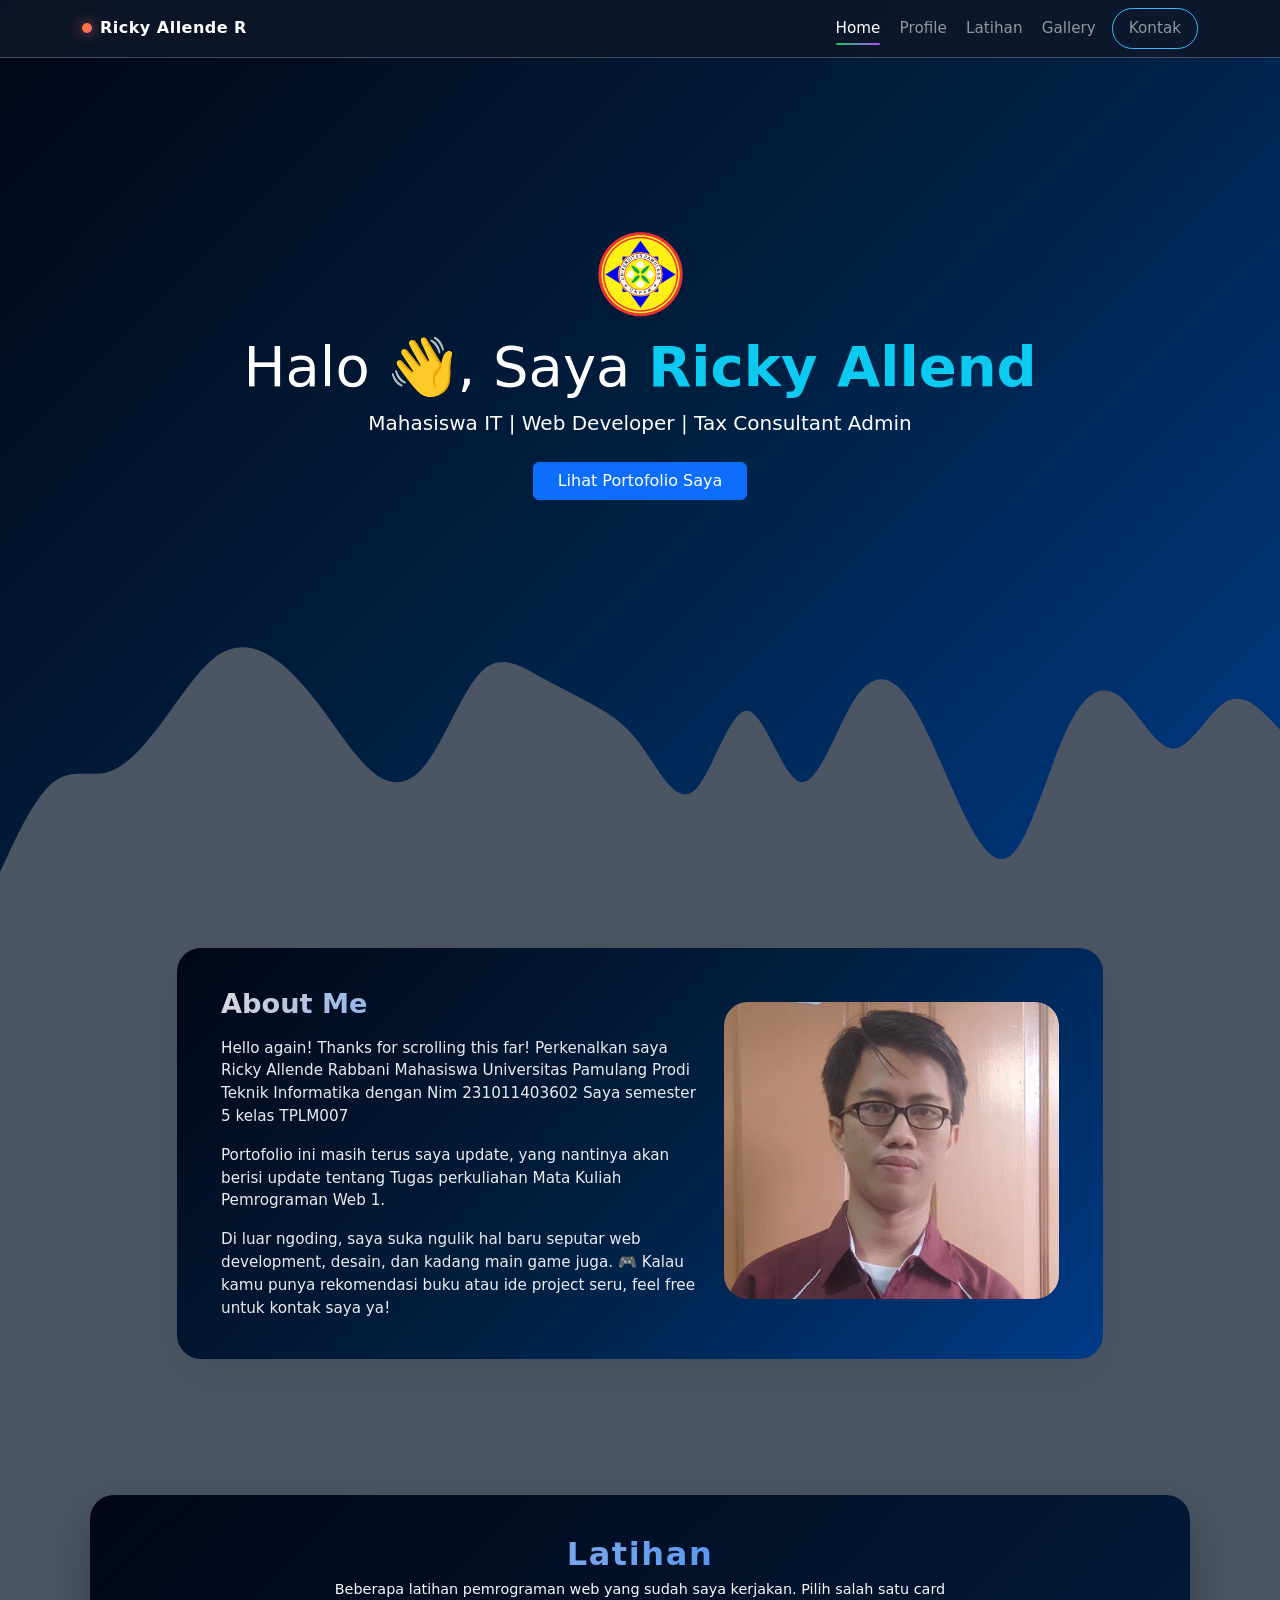
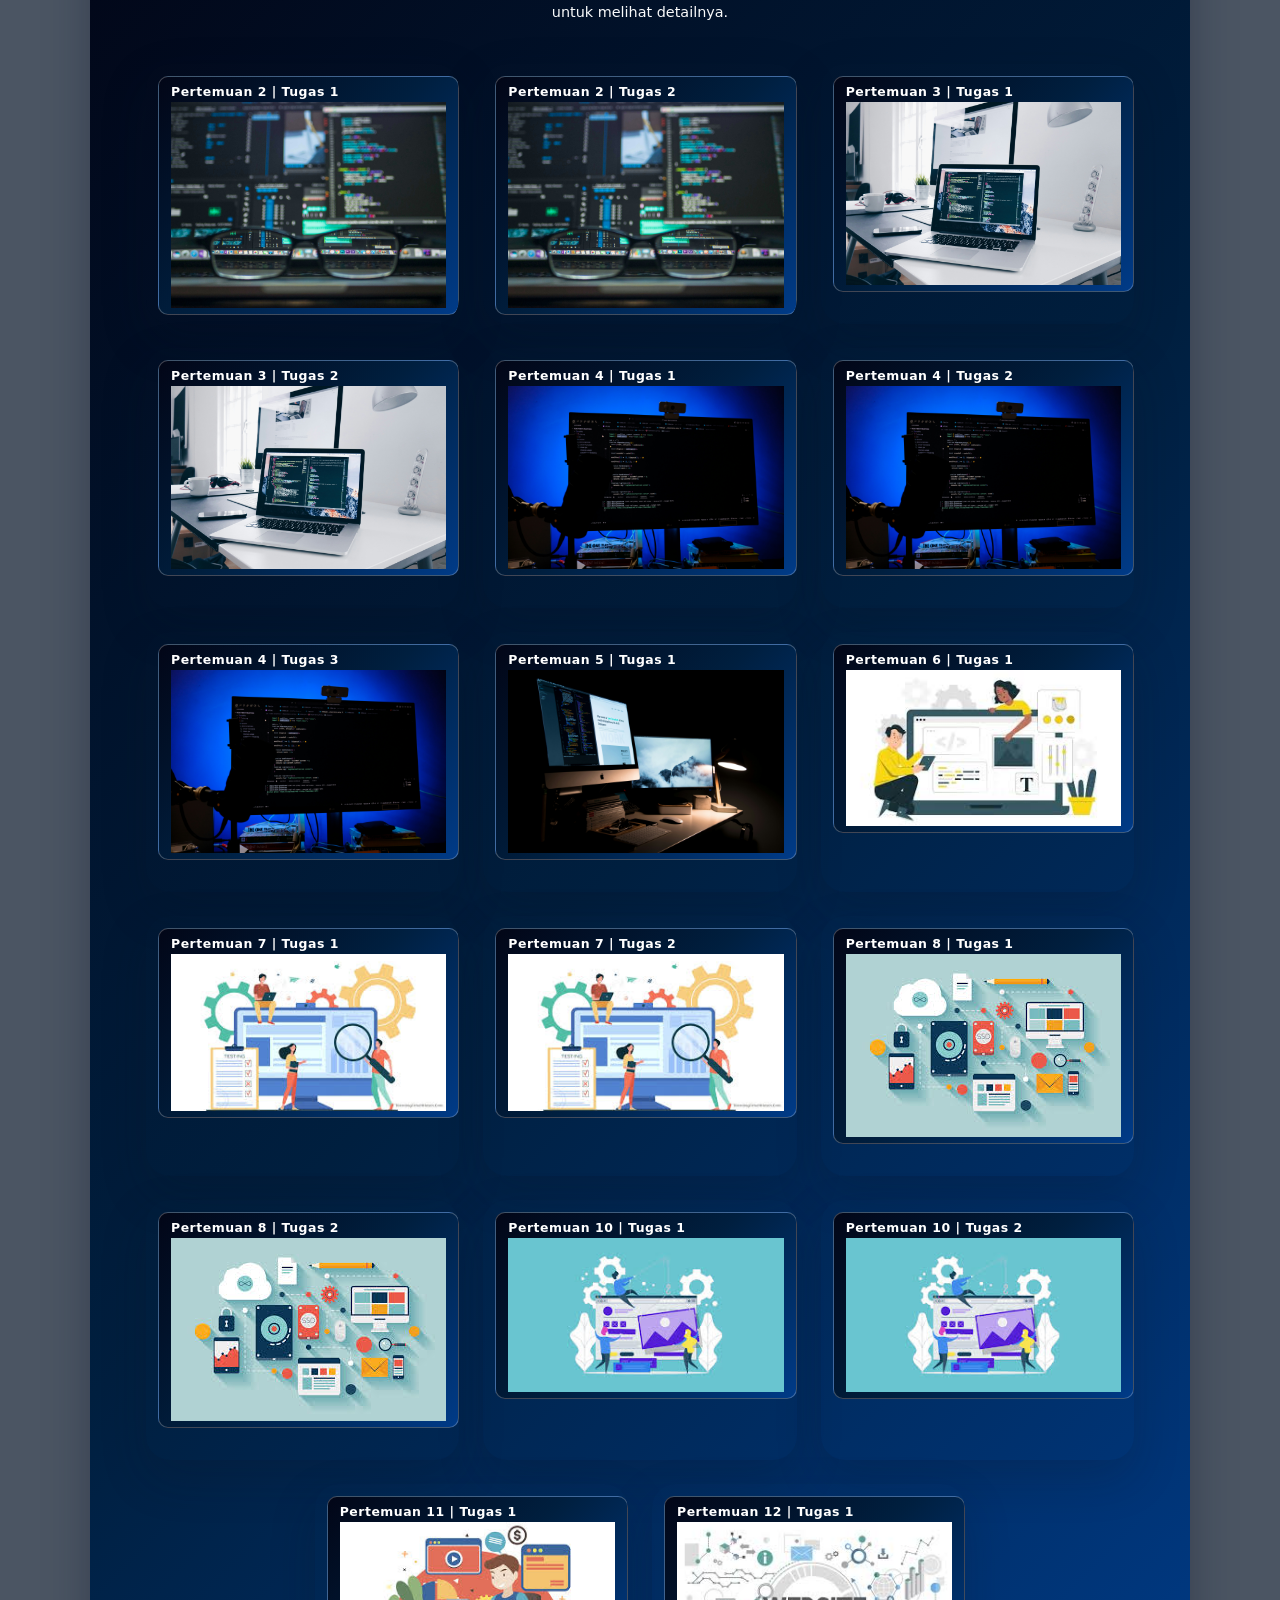
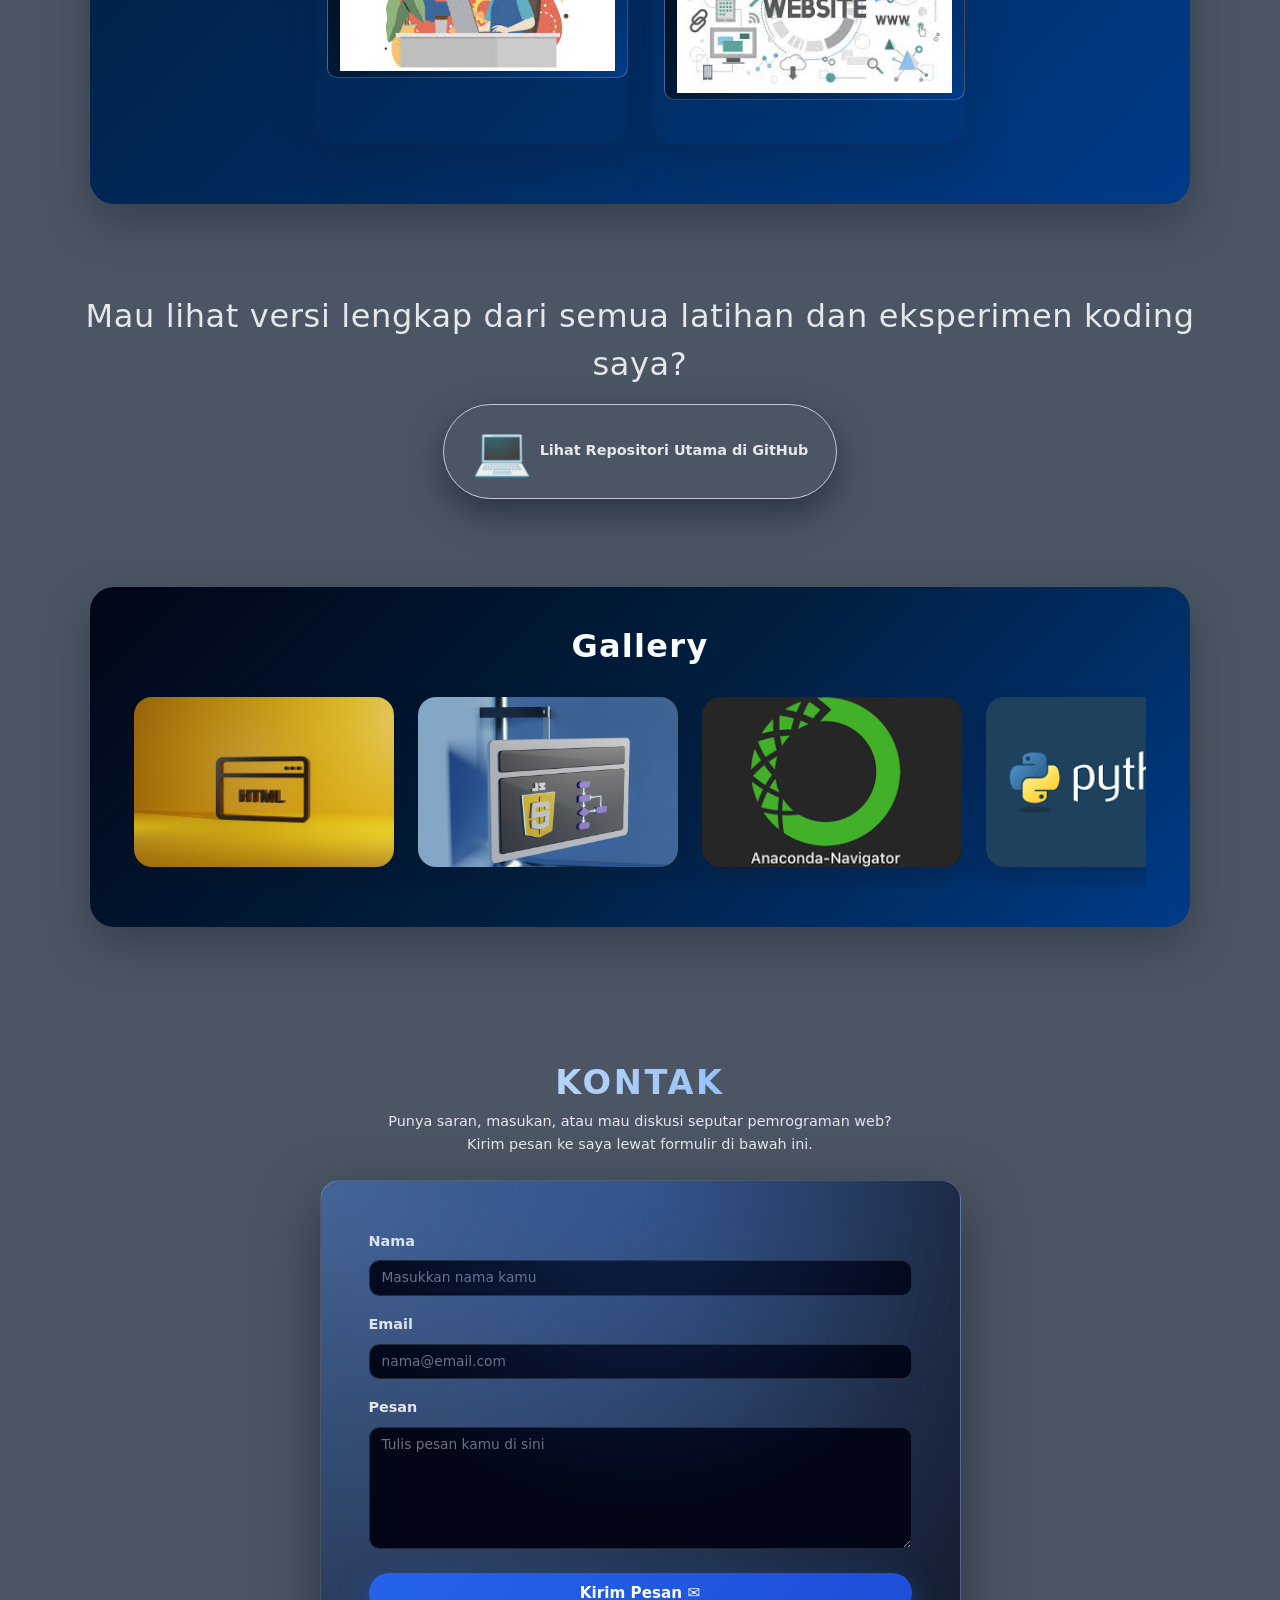
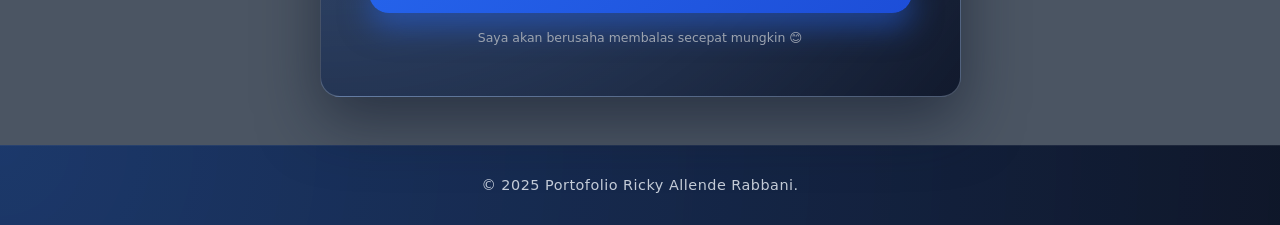
==== index.html @ 0d83406c "Add files via upload" ====
<!DOCTYPE html>
<html lang="en">
  <head>
    <!-- Required meta tags -->
    <meta charset="utf-8" />
    <meta name="viewport" content="width=device-width, initial-scale=1" />

    <!-- Bootstrap CSS -->
    <link href="https://cdn.jsdelivr.net/npm/bootstrap@5.0.2/dist/css/bootstrap.min.css" rel="stylesheet" integrity="sha384-EVSTQN3/azprG1Anm3QDgpJLIm9Nao0Yz1ztcQTwFspd3yD65VohhpuuCOmLASjC" crossorigin="anonymous" />

    <!-- My CSS -->
    <link rel="stylesheet" href="style.css" />

    <title>My Portofolio | Ricky Allende R</title>
  </head>

  <body data-bs-spy="scroll" data-bs-target="#mainNavbar" data-bs-offset="80">
    <!-- Navbar -->
    <nav id="mainNavbar" class="navbar navbar-expand-lg navbar-dark navbar-custom fixed-top shadow-sm">
      <div class="container">
        <a class="navbar-brand fw-bold" href="#home"> <span class="brand-dot me-2"></span>Ricky Allende R </a>

        <button class="navbar-toggler" type="button" data-bs-toggle="collapse" data-bs-target="#navbarNav" aria-controls="navbarNav" aria-expanded="false" aria-label="Toggle navigation">
          <span class="navbar-toggler-icon"></span>
        </button>

        <div class="collapse navbar-collapse" id="navbarNav">
          <ul class="navbar-nav ms-auto align-items-lg-center">
            <li class="nav-item">
              <a class="nav-link active" aria-current="page" href="#home">Home</a>
            </li>
            <li class="nav-item">
              <a class="nav-link" href="#profile">Profile</a>
            </li>
            <li class="nav-item">
              <a class="nav-link" href="#projects">Latihan</a>
            </li>
            <li class="nav-item">
              <a class="nav-link" href="#gallery">Gallery</a>
            </li>
            <li class="nav-item">
              <a class="nav-link btn-contact" href="#kontak">Kontak</a>
            </li>
          </ul>
        </div>
      </div>
    </nav>
    <!-- Akhir Navbar -->

    <!-- Jumbotron -->
    <section id="home" class="jumbotron text-center">
      <img src="img/unpam.png" alt="Logo Saya" width="90" class="mb-3" />
      <h1 class="display-4">Halo 👋, Saya <span class="fw-bold text-info">Ricky Allend</span></h1>
      <p class="lead">Mahasiswa IT | Web Developer | Tax Consultant Admin</p>
      <a href="#profile" class="btn btn-primary px-4 mt-2"> Lihat Portofolio Saya </a>

      <!-- SVG wave -->
      <svg xmlns="http://www.w3.org/2000/svg" viewBox="0 0 1440 320">
        <path
          fill="#4b5563"
          fill-opacity="1"
          d="M0,288L10,266.7C20,245,40,203,60,186.7C80,171,100,181,120,176C140,171,160,149,180,122.7C200,96,220,64,240,48C260,32,280,32,300,42.7C320,53,340,75,360,101.3C380,128,400,160,420,176C440,192,460,192,480,165.3C500,139,520,85,540,64C560,43,580,53,600,64C620,75,640,85,660,96C680,107,700,117,720,144C740,171,760,213,780,197.3C800,181,820,107,840,106.7C860,107,880,181,900,186.7C920,192,940,128,960,96C980,64,1000,64,1020,90.7C1040,117,1060,171,1080,213.3C1100,256,1120,288,1140,266.7C1160,245,1180,171,1200,128C1220,85,1240,75,1260,90.7C1280,107,1300,149,1320,149.3C1340,149,1360,107,1380,96C1400,85,1420,107,1430,117.3L1440,128L1440,320L0,320Z"
        ></path>
      </svg>
    </section>
    <!-- Akhir Jumbotron -->

    <!-- Profile -->
    <section id="profile" class="profile-section py-5">
      <div class="container">
        <div class="row justify-content-center">
          <div class="col-lg-10">
            <div class="profile-card">
              <div class="row align-items-center g-4">
                <!-- Teks kiri -->
                <div class="col-md-7">
                  <h2 class="profile-title">About Me <span class="profile-icon"></span></h2>
                  <p class="mb-3">Hello again! Thanks for scrolling this far! Perkenalkan saya Ricky Allende Rabbani Mahasiswa Universitas Pamulang Prodi Teknik Informatika dengan Nim 231011403602 Saya semester 5 kelas TPLM007</p>
                  <p class="mb-3">Portofolio ini masih terus saya update, yang nantinya akan berisi update tentang Tugas perkuliahan Mata Kuliah Pemrograman Web 1.</p>
                  <p class="mb-0">Di luar ngoding, saya suka ngulik hal baru seputar web development, desain, dan kadang main game juga. 🎮 Kalau kamu punya rekomendasi buku atau ide project seru, feel free untuk kontak saya ya!</p>
                </div>

                <!-- Foto kanan -->
                <div class="col-md-5 text-center text-md-end">
                  <div class="profile-photo-wrapper">
                    <img src="img/ricky.jpeg" alt="Ricky Allende Rabbani" class="img-fluid profile-photo" />
                  </div>
                </div>
              </div>
            </div>
          </div>
        </div>
      </div>
    </section>
    <!-- Akhir Profile -->

    <!-- Project / Latihan -->
    <section id="projects" class="projects-section">
      <div class="section-card-wrapper">
        <div class="section-card">
          <div class="text-center mb-4">
            <h2 class="section-title mb-1">Latihan</h2>
            <p class="section-subtext">Beberapa latihan pemrograman web yang sudah saya kerjakan. Pilih salah satu card untuk melihat detailnya.</p>
          </div>

          <!-- wrapper scroll horizontal -->
          <div class="projects-scroll-wrapper">
            <div class="projects-track">
              <!-- Card 2.1 -->
              <article class="project-card">
                <div class="project-label">
                  Pertemuan 2 | Tugas 1
                  <img src="img/p1.jpg" alt="Pertemuan 2 | Tugas 1" class="project-image" />
                  <div class="project-overlay">
                    <div class="project-overlay-content">
                      <h3 class="project-title">Pertemuan 2 | Tugas 1</h3>
                      <p class="project-desc">Basic Tag HTML, Struktur HMTL dan Format dokumen HTML.</p>
                      <div class="project-tags">
                        <span class="tag-pill">title</span>
                        <span class="tag-pill">head</span>
                        <span class="tag-pill">body</span>
                      </div>
                      <div class="project-actions">
                        <a href="PERTEMUAN 2/latihan 2-1.html" class="btn btn-live" target="_blank" rel="noopener noreferrer">VIEW LIVE</a>
                      </div>
                    </div>
                  </div>
                </div>
              </article>
              <!-- Card 2.2 -->
              <article class="project-card">
                <div class="project-label">
                  Pertemuan 2 | Tugas 2
                  <img src="img/p1.jpg" alt="Pertemuan 2 | Tugas 1" class="project-image" />
                  <div class="project-overlay">
                    <div class="project-overlay-content">
                      <h3 class="project-title">Pertemuan 2 | Tugas 2</h3>
                      <p class="project-desc">Basic Tag HTML, Struktur HMTL dan Format dokumen HTML.</p>
                      <div class="project-tags">
                        <span class="tag-pill">title</span>
                        <span class="tag-pill">head</span>
                        <span class="tag-pill">body</span>
                      </div>
                      <div class="project-actions">
                        <a href="PERTEMUAN 2/latihan 2-2.html" class="btn btn-live" target="_blank" rel="noopener noreferrer">VIEW LIVE</a>
                      </div>
                    </div>
                  </div>
                </div>
              </article>
              <!-- Card 3.1 -->
              <article class="project-card">
                <div class="project-label">
                  Pertemuan 3 | Tugas 1
                  <img src="img/p2.jpg" alt="Pertemuan 3 | Tugas 1" class="project-image" />
                  <div class="project-overlay">
                    <div class="project-overlay-content">
                      <h3 class="project-title">Pertemuan 2 | Tugas 2</h3>
                      <p class="project-desc">Format teks dan Karakter Khusus.</p>
                      <div class="project-tags">
                        <span class="tag-pill">font</span>
                        <span class="tag-pill">size</span>
                        <span class="tag-pill">br</span>
                      </div>
                      <div class="project-actions">
                        <a href="PERTEMUAN 3/Latihan 3-1.html" class="btn btn-live" target="_blank" rel="noopener noreferrer">VIEW LIVE</a>
                      </div>
                    </div>
                  </div>
                </div>
              </article>
              <!-- Card 3.2 -->
              <article class="project-card">
                <div class="project-label">
                  Pertemuan 3 | Tugas 2
                  <img src="img/p2.jpg" alt="Pertemuan 3 | Tugas 2" class="project-image" />
                  <div class="project-overlay">
                    <div class="project-overlay-content">
                      <h3 class="project-title">Pertemuan 3 | Tugas 2</h3>
                      <p class="project-desc">Format teks dan Karakter Khusus.</p>
                      <div class="project-tags">
                        <span class="tag-pill">bold</span>
                        <span class="tag-pill">italic</span>
                        <span class="tag-pill">Character</span>
                      </div>
                      <div class="project-actions">
                        <a href="PERTEMUAN 3/Latihan 3-2.html" class="btn btn-live" target="_blank" rel="noopener noreferrer">VIEW LIVE</a>
                      </div>
                    </div>
                  </div>
                </div>
              </article>
              <!-- Card 4.1 -->
              <article class="project-card">
                <div class="project-label">
                  Pertemuan 4 | Tugas 1
                  <img src="img/p3.jpg" alt="Pertemuan 4 | Tugas 1" class="project-image" />
                  <div class="project-overlay">
                    <div class="project-overlay-content">
                      <h3 class="project-title">Pertemuan 4 | Tugas 1</h3>
                      <p class="project-desc">Menampilkan Gambar, Suara dan video.</p>
                      <div class="project-tags">
                        <span class="tag-pill">src</span>
                        <span class="tag-pill">img</span>
                        <span class="tag-pill">map</span>
                      </div>
                      <div class="project-actions">
                        <a href="PERTEMUAN 4/latihan 4-1.html" class="btn btn-live" target="_blank" rel="noopener noreferrer">VIEW LIVE</a>
                      </div>
                    </div>
                  </div>
                </div>
              </article>
              <!-- Card 4.2 -->
              <article class="project-card">
                <div class="project-label">
                  Pertemuan 4 | Tugas 2
                  <img src="img/p3.jpg" alt="Pertemuan 4 | Tugas 2" class="project-image" />
                  <div class="project-overlay">
                    <div class="project-overlay-content">
                      <h3 class="project-title">Pertemuan 4 | Tugas 2</h3>
                      <p class="project-desc">Menampilkan Gambar, Suara dan video.</p>
                      <div class="project-tags">
                        <span class="tag-pill">bgsound</span>
                        <span class="tag-pill">loop</span>
                        <span class="tag-pill">Volume</span>
                      </div>
                      <div class="project-actions">
                        <a href="PERTEMUAN 4/latihan 4-2.html" class="btn btn-live" target="_blank" rel="noopener noreferrer">VIEW LIVE</a>
                      </div>
                    </div>
                  </div>
                </div>
              </article>
              <!-- Card 4.3 -->
              <article class="project-card">
                <div class="project-label">
                  Pertemuan 4 | Tugas 3
                  <img src="img/p3.jpg" alt="Pertemuan 4 | Tugas 3" class="project-image" />
                  <div class="project-overlay">
                    <div class="project-overlay-content">
                      <h3 class="project-title">Pertemuan 4 | Tugas 3</h3>
                      <p class="project-desc">Menampilkan Gambar, Suara dan video.</p>
                      <div class="project-tags">
                        <span class="tag-pill">embed</span>
                        <span class="tag-pill">video</span>
                        <span class="tag-pill">Content</span>
                      </div>
                      <div class="project-actions">
                        <a href="PERTEMUAN 4/latihan 4-3.html" class="btn btn-live" target="_blank" rel="noopener noreferrer">VIEW LIVE</a>
                      </div>
                    </div>
                  </div>
                </div>
              </article>
              <!-- Card 5.1 -->
              <article class="project-card">
                <div class="project-label">
                  Pertemuan 5 | Tugas 1
                  <img src="img/p4.jpg" alt="Pertemuan 5 | Tugas 1" class="project-image" />
                  <div class="project-overlay">
                    <div class="project-overlay-content">
                      <h3 class="project-title">Pertemuan 5 | Tugas 1</h3>
                      <p class="project-desc">HYPERLINK.</p>
                      <div class="project-tags">
                        <span class="tag-pill">home</span>
                        <span class="tag-pill">profile</span>
                        <span class="tag-pill">kontak</span>
                      </div>
                      <div class="project-actions">
                        <a href="PERTEMUAN 5/latihan 5-1.html" class="btn btn-live" target="_blank" rel="noopener noreferrer">VIEW LIVE</a>
                      </div>
                    </div>
                  </div>
                </div>
              </article>
              <!-- Card 6.1 -->
              <article class="project-card">
                <div class="project-label">
                  Pertemuan 6 | Tugas 1
                  <img src="img/p5.jpg" alt="Pertemuan 6 | Tugas 1" class="project-image" />
                  <div class="project-overlay">
                    <div class="project-overlay-content">
                      <h3 class="project-title">Pertemuan 5 | Tugas 1</h3>
                      <p class="project-desc">Bullets Numbering dan List.</p>
                      <div class="project-tags">
                        <span class="tag-pill">li</span>
                        <span class="tag-pill">ul</span>
                        <span class="tag-pill">dl</span>
                      </div>
                      <div class="project-actions">
                        <a href="PERTEMUAN 6/latihan 6-1.html" class="btn btn-live" target="_blank" rel="noopener noreferrer">VIEW LIVE</a>
                      </div>
                    </div>
                  </div>
                </div>
              </article>
              <!-- Card 7.1 -->
              <article class="project-card">
                <div class="project-label">
                  Pertemuan 7 | Tugas 1
                  <img src="img/p6.jpg" alt="Pertemuan 7 | Tugas 1" class="project-image" />
                  <div class="project-overlay">
                    <div class="project-overlay-content">
                      <h3 class="project-title">Pertemuan 7 | Tugas 1</h3>
                      <p class="project-desc">Pembuatan Tabel.</p>
                      <div class="project-tags">
                        <span class="tag-pill">tr</span>
                        <span class="tag-pill">th</span>
                        <span class="tag-pill">td</span>
                      </div>
                      <div class="project-actions">
                        <a href="PERTEMUAN 7/latihan 7-1.html" class="btn btn-live" target="_blank" rel="noopener noreferrer">VIEW LIVE</a>
                      </div>
                    </div>
                  </div>
                </div>
              </article>
              <!-- Card 7.2 -->
              <article class="project-card">
                <div class="project-label">
                  Pertemuan 7 | Tugas 2
                  <img src="img/p6.jpg" alt="Pertemuan 7 | Tugas 2" class="project-image" />
                  <div class="project-overlay">
                    <div class="project-overlay-content">
                      <h3 class="project-title">Pertemuan 7 | Tugas 2</h3>
                      <p class="project-desc">Pembuatan Tabel.</p>
                      <div class="project-tags">
                        <span class="tag-pill">Width</span>
                        <span class="tag-pill">table borde</span>
                        <span class="tag-pill">cellspacing</span>
                      </div>
                      <div class="project-actions">
                        <a href="PERTEMUAN 7/latihan 7-2.html" class="btn btn-live" target="_blank" rel="noopener noreferrer">VIEW LIVE</a>
                      </div>
                    </div>
                  </div>
                </div>
              </article>
              <!-- Card 8.1 -->
              <article class="project-card">
                <div class="project-label">
                  Pertemuan 8 | Tugas 1
                  <img src="img/p7.jpg" alt="Pertemuan 8 | Tugas 1" class="project-image" />
                  <div class="project-overlay">
                    <div class="project-overlay-content">
                      <h3 class="project-title">Pertemuan 8 | Tugas 1</h3>
                      <p class="project-desc">Pembuatan Form.</p>
                      <div class="project-tags">
                        <span class="tag-pill">radio</span>
                        <span class="tag-pill">checkbox</span>
                        <span class="tag-pill">list</span>
                      </div>
                      <div class="project-actions">
                        <a href="PERTEMUAN 8/latihan 8-1.html" class="btn btn-live" target="_blank" rel="noopener noreferrer">VIEW LIVE</a>
                      </div>
                    </div>
                  </div>
                </div>
              </article>
              <!-- Card 8.2 -->
              <article class="project-card">
                <div class="project-label">
                  Pertemuan 8 | Tugas 2
                  <img src="img/p7.jpg" alt="Pertemuan 8 | Tugas 2" class="project-image" />
                  <div class="project-overlay">
                    <div class="project-overlay-content">
                      <h3 class="project-title">Pertemuan 8 | Tugas 2</h3>
                      <p class="project-desc">Pembuatan Form.</p>
                      <div class="project-tags">
                        <span class="tag-pill">option value</span>
                        <span class="tag-pill">select</span>
                        <span class="tag-pill">input type</span>
                      </div>
                      <div class="project-actions">
                        <a href="PERTEMUAN 8/latihan 8-2.html" class="btn btn-live" target="_blank" rel="noopener noreferrer">VIEW LIVE</a>
                      </div>
                    </div>
                  </div>
                </div>
              </article>
              <!-- Card 10.1 -->
              <article class="project-card">
                <div class="project-label">
                  Pertemuan 10 | Tugas 1
                  <img src="img/p8.jpg" alt="Pertemuan 10 | Tugas 1" class="project-image" />
                  <div class="project-overlay">
                    <div class="project-overlay-content">
                      <h3 class="project-title">Pertemuan 10 | Tugas 1</h3>
                      <p class="project-desc">Cascading Style Sheet (CSS).</p>
                      <div class="project-tags">
                        <span class="tag-pill">font</span>
                        <span class="tag-pill">align</span>
                        <span class="tag-pill">margin</span>
                      </div>
                      <div class="project-actions">
                        <a href="PERTEMUAN 10/latihan 10-1.html" class="btn btn-live" target="_blank" rel="noopener noreferrer">VIEW LIVE</a>
                      </div>
                    </div>
                  </div>
                </div>
              </article>
              <!-- Card 10.2 -->
              <article class="project-card">
                <div class="project-label">
                  Pertemuan 10 | Tugas 2
                  <img src="img/p8.jpg" alt="Pertemuan 10 | Tugas 2" class="project-image" />
                  <div class="project-overlay">
                    <div class="project-overlay-content">
                      <h3 class="project-title">Pertemuan 10 | Tugas 2</h3>
                      <p class="project-desc">Cascading Style Sheet (CSS).</p>
                      <div class="project-tags">
                        <span class="tag-pill">font</span>
                        <span class="tag-pill">size</span>
                        <span class="tag-pill">family</span>
                      </div>
                      <div class="project-actions">
                        <a href="PERTEMUAN 10/latihan 10-2.html" class="btn btn-live" target="_blank" rel="noopener noreferrer">VIEW LIVE</a>
                      </div>
                    </div>
                  </div>
                </div>
              </article>
              <!-- Card 11.1 -->
              <article class="project-card">
                <div class="project-label">
                  Pertemuan 11 | Tugas 1
                  <img src="img/p9.jpg" alt="Pertemuan 11 | Tugas 1" class="project-image" />
                  <div class="project-overlay">
                    <div class="project-overlay-content">
                      <h3 class="project-title">Pertemuan 11 | Tugas 1</h3>
                      <p class="project-desc">Pembuatan kerangka Web.</p>
                      <div class="project-tags">
                        <span class="tag-pill">div</span>
                        <span class="tag-pill">footer</span>
                        <span class="tag-pill">wrapper</span>
                      </div>
                      <div class="project-actions">
                        <a href="PERTEMUAN 11/latihan 11-1.html" class="btn btn-live" target="_blank" rel="noopener noreferrer">VIEW LIVE</a>
                      </div>
                    </div>
                  </div>
                </div>
              </article>
              <!-- Card 12.1 -->
              <article class="project-card">
                <div class="project-label">
                  Pertemuan 12 | Tugas 1
                  <img src="img/p10.jpg" alt="Pertemuan 12 | Tugas 1" class="project-image" />
                  <div class="project-overlay">
                    <div class="project-overlay-content">
                      <h3 class="project-title">Pertemuan 12 | Tugas 1</h3>
                      <p class="project-desc">Pembuatan Web Sederhana.</p>
                      <div class="project-tags">
                        <span class="tag-pill">sidebar</span>
                        <span class="tag-pill">inner</span>
                        <span class="tag-pill">href</span>
                      </div>
                      <div class="project-actions">
                        <a href="PERTEMUAN 12/latihan 12-1.html" class="btn btn-live" target="_blank" rel="noopener noreferrer">VIEW LIVE</a>
                      </div>
                    </div>
                  </div>
                </div>
              </article>
            </div>
          </div>
        </div>
      </div>
    </section>
    <!-- Akhir Project -->

    <!-- Link ke repositori GitHub utama -->
    <section class="repo-section">
      <div class="container text-center">
        <p class="repo-text mb-3">Mau lihat versi lengkap dari semua latihan dan eksperimen koding saya?</p>
        <a href="https://github.com/allendericky26/TUGAS-PEMROGRAMA-WEB-I.git" class="btn repo-btn d-inline-flex align-items-center gap-2" target="_blank" rel="noopener noreferrer">
          <!-- ikon kecil pakai emoji / bisa diganti SVG -->
          <span class="repo-icon">💻</span>
          <span>Lihat Repositori Utama di GitHub</span>
        </a>
      </div>
    </section>

    <!-- Gallery -->
    <section id="gallery" class="gallery-section">
      <div class="section-card-wrapper">
        <div class="section-card">
          <div class="text-center mb-4">
            <h2 class="section-title">Gallery</h2>
          </div>

          <div class="gallery-scroll-wrapper">
            <div class="gallery-track">
              <div class="gallery-item">
                <img src="img/foto1.jpg" alt="Foto 1" />
              </div>
              <div class="gallery-item">
                <img src="img/foto2.jpg" alt="Foto 2" />
              </div>
              <div class="gallery-item">
                <img src="img/foto3.png" alt="Foto 3" />
              </div>
              <div class="gallery-item">
                <img src="img/foto4.png" alt="Foto 3" />
              </div>
            </div>
          </div>
        </div>
      </div>
    </section>

    <!-- Akhir Gallery -->

    <!-- Kontak -->
    <section id="kontak" class="contact-section py-5">
      <div class="container">
        <!-- Judul -->
        <div class="row justify-content-center text-center mb-4">
          <div class="col-lg-8">
            <h2 class="contact-title">Kontak</h2>
            <p class="contact-subtitle">Punya saran, masukan, atau mau diskusi seputar pemrograman web? Kirim pesan ke saya lewat formulir di bawah ini.</p>
          </div>
        </div>

        <!-- Card Form -->
        <div class="row justify-content-center">
          <div class="col-lg-7">
            <div class="contact-card p-4 p-md-5">
              <form id="contact-form" novalidate>
                <div class="mb-3">
                  <label for="nama" class="form-label contact-label">Nama</label>
                  <input type="text" class="form-control contact-input" id="nama" placeholder="Masukkan nama kamu" required />
                </div>

                <div class="mb-3">
                  <label for="email" class="form-label contact-label">Email</label>
                  <input type="email" class="form-control contact-input" id="email" placeholder="nama@email.com" required />
                </div>

                <div class="mb-4">
                  <label for="pesan" class="form-label contact-label">Pesan</label>
                  <textarea class="form-control contact-input contact-textarea" id="pesan" rows="5" placeholder="Tulis pesan kamu di sini" required></textarea>
                </div>

                <button type="submit" class="btn contact-submit-btn w-100">Kirim Pesan ✉️</button>

                <p class="contact-footnote mt-3 mb-0">Saya akan berusaha membalas secepat mungkin 😊</p>
              </form>
            </div>
          </div>
        </div>
      </div>
    </section>
    <!-- Akhir Kontak -->

    <!-- FOOTER -->
    <footer class="footer-section">
      <p>© 2025 Portofolio Ricky Allende Rabbani.</p>
    </footer>

    <!-- Bootstrap JS -->
    <script src="https://cdn.jsdelivr.net/npm/bootstrap@5.0.2/dist/js/bootstrap.bundle.min.js" integrity="sha384-MrcW6ZMFYlzcLA8Nl+NtUVF0sA7MsXsP1UyJoMp4YLEuNSfAP+JcXn/tWtIaxVXM" crossorigin="anonymous"></script>

    <!-- Smooth scroll -->
    <script>
      document.querySelectorAll('a[href^="#"]').forEach((anchor) => {
        anchor.addEventListener("click", function (e) {
          const target = document.querySelector(this.getAttribute("href"));
          if (target) {
            e.preventDefault();
            window.scrollTo({
              top: target.offsetTop - 70,
              behavior: "smooth",
            });
          }
        });
      });
    </script>

    <!-- Form kontak + kirim ke Google Sheets -->
    <script>
      const SCRIPT_URL = "https://script.google.com/macros/s/AKfycbwn500b6J6Q59OY2kbAoYbORAn0jOgTuqkd4ZHj9JN16zdtwdJz3dM-pRPoeVDOJSddfg/exec";

      const form = document.getElementById("contact-form");
      const namaInput = document.getElementById("nama");
      const emailInput = document.getElementById("email");
      const pesanInput = document.getElementById("pesan");

      form.addEventListener("submit", function (e) {
        e.preventDefault();

        // reset state error
        [namaInput, emailInput, pesanInput].forEach((el) => el.classList.remove("is-invalid"));

        const errors = [];

        if (!namaInput.value.trim()) {
          errors.push("Nama wajib diisi.");
          namaInput.classList.add("is-invalid");
        }

        if (!emailInput.value.trim()) {
          errors.push("Email wajib diisi.");
          emailInput.classList.add("is-invalid");
        } else if (!validateEmail(emailInput.value.trim())) {
          errors.push("Format email tidak valid.");
          emailInput.classList.add("is-invalid");
        }

        if (!pesanInput.value.trim()) {
          errors.push("Pesan wajib diisi.");
          pesanInput.classList.add("is-invalid");
        }

        if (errors.length > 0) {
          alert("Harap lengkapi data berikut:\n\n- " + errors.join("\n- "));
          return;
        }

        const payload = {
          nama: namaInput.value.trim(),
          email: emailInput.value.trim(),
          pesan: pesanInput.value.trim(),
        };

        const submitBtn = form.querySelector(".contact-submit-btn");
        if (submitBtn) {
          submitBtn.disabled = true;
          submitBtn.innerText = "Mengirim...";
        }

        fetch(SCRIPT_URL, {
          method: "POST",
          headers: {
            "Content-Type": "application/json",
          },
          body: JSON.stringify(payload),
        })
          .then((res) => res.json())
          .then((data) => {
            console.log("Response Script:", data);
            if (data.status === "success") {
              alert("Terima kasih! Pesan kamu sudah tersimpan.");
              form.reset();
            } else {
              alert("Maaf, terjadi kesalahan saat menyimpan data.\n\n" + (data.message || "Coba beberapa saat lagi."));
            }
          })
          .catch((err) => {
            console.error(err);
            alert("Terjadi masalah koneksi saat mengirim pesan.\nSilakan coba lagi nanti.");
          })
          .finally(() => {
            if (submitBtn) {
              submitBtn.disabled = false;
              submitBtn.innerText = "Kirim Pesan ✉️";
            }
          });
      });

      function validateEmail(email) {
        return /^[^\s@]+@[^\s@]+\.[^\s@]+$/.test(email);
      }
    </script>
  </body>
</html>
---- style.css ----
/* =========================================================
   PROFILE SECTION (ABOUT ME)
   ========================================================= */

.profile-section {
  background-color: #4b5563; /* abu keabu seperti contoh */
}

.profile-card {
  background: linear-gradient(135deg, #020617, #001f3f, #003b88);
  border-radius: 24px;
  padding: 2.5rem 2.75rem;
  box-shadow: 0 18px 45px rgba(15, 23, 42, 0.08);
}

/* Judul About Me */
.profile-title {
  font-size: 1.7rem;
  font-weight: 700;
  margin-bottom: 1rem;
  background: linear-gradient(90deg, rgba(253, 253, 253, 0.85), #0066ff);
  -webkit-background-clip: text;
  color: transparent;
}

.profile-icon {
  font-size: 1.4rem;
}

/* Teks */
.profile-card p {
  font-size: 0.95rem;
  color: #eaecf0;
}

/* Foto */
.profile-photo-wrapper {
  border-radius: 24px;
  overflow: hidden;
  display: inline-block;
}

.profile-photo {
  display: block;
  width: 100%;
  height: 100%;
  object-fit: cover;
}

/* Responsive kecil */
@media (max-width: 767.98px) {
  .profile-card {
    padding: 1.8rem 1.6rem;
  }

  .profile-title {
    text-align: left;
  }

  .profile-photo-wrapper {
    width: 70%;
  }
}

/* =========================================================
   GLOBAL
   ========================================================= */

* {
  scroll-behavior: smooth;
}

body {
  font-family: system-ui, -apple-system, BlinkMacSystemFont, "Segoe UI", sans-serif;
  background: #0b1120;
}

/* =========================================================
   NAVBAR
   ========================================================= */

.navbar-custom {
  background: rgba(15, 23, 42, 0.85);
  backdrop-filter: blur(14px);
  -webkit-backdrop-filter: blur(14px);
  border-bottom: 1px solid rgba(148, 163, 184, 0.4);
}

.navbar-brand {
  font-size: 1rem;
  letter-spacing: 0.03em;
}

.brand-dot {
  display: inline-block;
  width: 10px;
  height: 10px;
  border-radius: 999px;
  background: linear-gradient(135deg, #f97316, #fb7185);
  box-shadow: 0 0 14px rgba(248, 113, 113, 0.8);
}

.nav-link {
  position: relative;
  font-size: 0.95rem;
  padding-left: 0.6rem !important;
  padding-right: 0.6rem !important;
}

.nav-link::after {
  content: "";
  position: absolute;
  left: 0.6rem;
  right: 0.6rem;
  bottom: 0.2rem;
  height: 2px;
  border-radius: 999px;
  background: linear-gradient(90deg, #22c55e, #a855f7);
  transform: scaleX(0);
  transform-origin: center;
  transition: transform 0.2s ease-out;
}

.nav-link:hover::after,
.nav-link.active::after {
  transform: scaleX(1);
}

.btn-contact {
  border-radius: 999px;
  border: 1px solid #38bdf8 !important;
  padding-inline: 1rem !important;
  margin-left: 0.4rem;
}

/* =========================================================
   JUMBOTRON
   ========================================================= */

.jumbotron {
  min-height: 100vh;
  padding-top: 80px; /* kompensasi navbar */
  padding-bottom: 250px; /* ruang untuk wave di bawah */
  margin-bottom: 0;
  background: linear-gradient(135deg, #020617, #001f3f, #003b88);
  color: #ffffff;
  display: flex;
  flex-direction: column;
  justify-content: center;
  align-items: center;
  text-align: center;
  position: relative;
}

.jumbotron svg {
  position: absolute;
  bottom: 0;
  left: 0;
  width: 100%;
  height: auto;
  display: block;
  pointer-events: none;
}

.profile-img {
  border: 3px solid rgba(248, 250, 252, 0.8);
}

.jumbotron-subtitle {
  max-width: 480px;
  margin: 0 auto;
  font-size: 0.95rem;
  color: #e2e8f0;
}

/* =========================================================
   SECTION TITLE
   ========================================================= */

.section-title {
  font-weight: 700;
  letter-spacing: 0.04em;
}

.section-subtitle {
  font-size: 0.9rem;
  color: #6b7280;
}

/* =========================================================
   CARD UMUM UNTUK ABOUT, LATIHAN, GALLERY
   ========================================================= */

.section-card-wrapper {
  max-width: 1100px;
  margin: 40px auto;
}

.section-card {
  background: linear-gradient(135deg, #020617, #001f3f, #003b88);
  border-radius: 24px;
  padding: 2.5rem 2.75rem;
  box-shadow: 0 18px 45px rgba(15, 23, 42, 0.35);
}

.section-card h2,
.section-card p.section-subtext {
  color: #f9fafb;
}

/* =========================================================
   PROJECTS / LATIHAN
   ========================================================= */

/* Label pertemuan di dalam card */
.project-label {
  position: absolute;
  top: 12px;
  left: 12px;
  z-index: 5;

  background: linear-gradient(135deg, #020617, #001f3f, #003b88);
  backdrop-filter: blur(4px);
  color: #fff;
  padding: 6px 12px;
  font-size: 0.78rem;
  font-weight: 600;
  border-radius: 10px;
  letter-spacing: 0.5px;
  border: 1px solid rgba(255, 255, 255, 0.25);
}

.projects-section {
  background: #4b5563;
  color: #000000;
  padding-top: 3rem;
  padding-bottom: 3rem;
}

.projects-section .section-title {
  font-size: 2rem;
  font-weight: 800;
  text-align: center;
  letter-spacing: 0.05em;
  margin-bottom: 0.4rem;
  background: linear-gradient(90deg, rgba(253, 253, 253, 0.85), #0066ff);
  -webkit-background-clip: text;
  color: transparent;
}

.projects-section .section-subtitle,
.projects-section .section-subtext {
  text-align: center;
  font-size: 0.9rem;
  color: #ffffff;
  margin-bottom: 2rem;
  max-width: 620px;
  margin-left: auto;
  margin-right: auto;
  line-height: 1.6;
}

.text-project-sub {
  color: #9ca3af;
}

/* ===== LATIHAN TANPA SCROLL SAMPING (GRID FLEX WRAP) ===== */
.projects-scroll-wrapper {
  overflow: visible; /* tidak pakai scroll horizontal */
  padding-bottom: 0.75rem;
}

.projects-track {
  display: flex;
  flex-wrap: wrap; /* 🔥 boleh turun ke baris baru */
  gap: 1.5rem;
  justify-content: center; /* ratakan di tengah */
  padding: 0.5rem 0 0.5rem;
}

/* Card tetap rapi di beberapa ukuran layar */
.project-card {
  position: relative;
  flex: 0 1 calc(33.333% - 1.5rem); /* kira-kira 3 card per baris di layar besar */
  max-width: 360px;
  height: 260px;
  border-radius: 24px;
  overflow: hidden;
  box-shadow: 0 18px 45px rgba(15, 23, 42, 0.22);
  cursor: pointer;
}

/* 2 card per baris di tablet */
@media (max-width: 992px) {
  .project-card {
    flex: 0 1 calc(50% - 1.5rem);
  }
}

/* 1 card per baris di HP */
@media (max-width: 576px) {
  .project-card {
    flex: 0 1 100%;
  }
}

.project-image {
  width: 100%;
  height: 100%;
  object-fit: cover;
  display: block;
  transition: transform 0.3s ease, filter 0.3s ease;
}

/* overlay */
.project-overlay {
  position: absolute;
  inset: 0;
  display: flex;
  align-items: center;
  justify-content: center;
  padding: 1.8rem;
  background: radial-gradient(circle at top, rgba(248, 113, 113, 0.2), rgba(15, 23, 42, 0.9));
  color: #f9fafb;
  opacity: 0;
  transform: translateY(10px);
  transition: opacity 0.3s ease, transform 0.3s ease;
}

.project-overlay-content {
  max-width: 320px;
  text-align: center;
}

.project-title {
  font-size: 1.25rem;
  font-weight: 700;
  margin-bottom: 0.4rem;
}

.project-desc {
  font-size: 0.9rem;
  line-height: 1.6;
  margin-bottom: 1rem;
}

/* tag + button */
.project-tags {
  display: flex;
  flex-wrap: wrap;
  gap: 0.4rem;
  justify-content: center;
  margin-bottom: 0.9rem;
}

.tag-pill {
  display: inline-flex;
  align-items: center;
  padding: 0.2rem 0.75rem;
  border-radius: 999px;
  background-color: #f9fafb;
  font-size: 0.78rem;
  color: #111827;
}

.project-actions {
  display: flex;
  justify-content: center;
  gap: 0.6rem;
}

.btn-live {
  background-color: #fb7185;
  color: #ffffff;
  font-size: 0.8rem;
  padding: 0.4rem 1.2rem;
  border-radius: 999px;
  border: none;
}

.btn-live:hover {
  background-color: #dbdbdb;
  color: #ffffff;
}

.btn-code {
  background-color: transparent;
  border-radius: 999px;
  border: 1px solid rgba(249, 250, 251, 0.8);
  color: #f9fafb;
  font-size: 0.8rem;
  padding: 0.4rem 1.2rem;
}

.btn-code:hover {
  background-color: #f9fafb;
  color: #111827;
}

/* hover card project */
.project-card:hover .project-image {
  transform: scale(1.03);
  filter: brightness(0.55);
}

.project-card:hover .project-overlay {
  opacity: 1;
  transform: translateY(0);
}

/* scrollbar projects */
.projects-scroll-wrapper::-webkit-scrollbar {
  height: 6px;
}
.projects-scroll-wrapper::-webkit-scrollbar-track {
  background: transparent;
}
.projects-scroll-wrapper::-webkit-scrollbar-thumb {
  background: linear-gradient(90deg, rgba(253, 253, 253, 0.85), #0066ff);
  border-radius: 999px;
}

/* ---------- REPO CTA ANTARA PROJECTS & GALLERY ---------- */

.repo-section {
  background-color: #4b5563; /* sama dengan background abu-abu halaman */
}

.repo-text {
  color: #e5e7eb;
  font-size: 2rem;
  letter-spacing: 0.02em;
}

.repo-btn {
  background: transparent;
  border-radius: 999px;
  border: 1px solid rgba(209, 213, 219, 0.9);
  padding: 0.65rem 1.7rem;
  font-size: 0.9rem;
  font-weight: 600;
  color: #e5e7eb;
  box-shadow: 0 14px 35px rgba(15, 23, 42, 0.55);
  transition: background 0.18s ease, color 0.18s ease, transform 0.18s ease, box-shadow 0.18s ease;
}

.repo-btn:hover {
  background: linear-gradient(135deg, #2563eb, #0ea5e9);
  color: #f9fafb;
  transform: translateY(-1px);
  box-shadow: 0 18px 45px rgba(37, 99, 235, 0.7);
  text-decoration: none;
}

.repo-btn:active {
  transform: translateY(1px);
  box-shadow: 0 10px 25px rgba(15, 23, 42, 0.6);
}

.repo-icon {
  font-size: 3rem;
}

/* =========================================================
   GALLERY 
   ========================================================= */

/* luar gallery: abu-abu */
#gallery {
  background: #4b5563;
  padding: 3rem 0;
}

/* wrapper scroll horizontal */
.gallery-scroll-wrapper {
  overflow-x: auto;
  overflow-y: hidden;
  padding-bottom: 0.75rem;
}

/* track item, sama seperti projects-track */
.gallery-track {
  display: flex;
  flex-wrap: nowrap;
  gap: 1.5rem;
  min-width: max-content;
  padding: 0.5rem 0;
}

/* kartu gallery */
.gallery-item {
  flex: 0 0 260px;
  height: 170px;
  border-radius: 18px;
  overflow: hidden;
  background-color: #020617;
  box-shadow: 0 12px 30px rgba(15, 23, 42, 0.3);
  transition: transform 0.2s ease, box-shadow 0.2s ease;
  cursor: pointer;
}

.gallery-item img {
  width: 100%;
  height: 100%;
  object-fit: cover;
  display: block;
}

/* hover gallery */
.gallery-item:hover {
  transform: translateY(-6px);
  box-shadow: 0 18px 45px rgba(15, 23, 42, 0.5);
}

/* scrollbar gallery */
.gallery-scroll-wrapper::-webkit-scrollbar {
  height: 6px;
}
.gallery-scroll-wrapper::-webkit-scrollbar-track {
  background: transparent;
}
.gallery-scroll-wrapper::-webkit-scrollbar-thumb {
  background: linear-gradient(90deg, rgba(253, 253, 253, 0.85), #0066ff);
  border-radius: 999px;
}

/* ---------- CONTACT SECTION ---------- */

.contact-section {
  background-color: #4b5563;
  color: #000000;
  padding-bottom: 4rem;
}

/* Judul & subtitle – dibuat mirip section Latihan */
.contact-title {
  font-size: 2.1rem;
  font-weight: 800;
  letter-spacing: 0.08em;
  text-transform: uppercase;
  margin-bottom: 0.4rem;
  text-align: center;

  /* gradient terang seperti Latihan */
  background: linear-gradient(90deg, rgba(248, 250, 252, 0.95), #60a5fa);
  -webkit-background-clip: text;
  color: transparent;
}

.contact-subtitle {
  font-size: 0.9rem;
  line-height: 1.6;
  color: #e5e7eb;            /* lebih terang biar kebaca */
  max-width: 540px;
  margin: 0 auto;
  text-align: center;
}

/* Card form tetap seperti sebelumnya */
.contact-card {
  position: relative;
  background: radial-gradient(circle at top left,
      rgba(59, 130, 246, 0.35),
      rgba(15, 23, 42, 0.96));
  color: #e5e7eb;
  border-radius: 20px;
  border: 1px solid rgba(148, 163, 184, 0.4);
  box-shadow: 0 24px 60px rgba(15, 23, 42, 0.55);
  overflow: hidden;
}

.contact-card::before {
  content: "";
  position: absolute;
  inset: -1px;
  border-radius: inherit;
  background: radial-gradient(circle at top,
      rgba(59, 130, 246, 0.45),
      transparent 55%);
  opacity: 0.55;
  pointer-events: none;
}

.contact-label {
  font-size: 0.9rem;
  font-weight: 600;
  color: #e5e7eb;
}

.contact-input {
  background-color: #020617;
  border-radius: 10px;
  border: 1px solid #1f2937;
  color: #e5e7eb;
  font-size: 0.9rem;
}

.contact-input::placeholder {
  color: #6b7280;
  font-size: 0.86rem;
}

.contact-input:focus {
  background-color: #020617;
  border-color: #3b82f6;
  box-shadow: 0 0 0 1px #3b82f6, 0 0 0 6px rgba(37, 99, 235, 0.35);
  color: #e5e7eb;
}

.contact-textarea {
  resize: vertical;
  min-height: 140px;
}

.contact-submit-btn {
  background: linear-gradient(135deg, #2563eb, #1d4ed8);
  border: none;
  border-radius: 999px;
  padding: 0.55rem 1.4rem;
  font-size: 0.95rem;
  font-weight: 600;
  color: #f9fafb;
  box-shadow: 0 14px 30px rgba(37, 99, 235, 0.5);
  transition: transform 0.16s ease, box-shadow 0.16s ease, background 0.16s ease;
}

.contact-submit-btn:hover {
  background: linear-gradient(135deg, #3b82f6, #2563eb);
  transform: translateY(-1px);
  box-shadow: 0 18px 40px rgba(37, 99, 235, 0.65);
}

.contact-submit-btn:active {
  transform: translateY(1px);
  box-shadow: 0 10px 22px rgba(37, 99, 235, 0.4);
}

.contact-footnote {
  font-size: 0.78rem;
  color: #9ca3af;
  text-align: center;
}

.contact-input.is-invalid {
  border-color: #f97373;
  box-shadow: 0 0 0 1px #f97373;
}

@media (max-width: 767.98px) {
  .contact-card {
    border-radius: 18px;
  }

  .contact-title {
    font-size: 1.6rem;
  }
}

/* =========================================================
   FOOTER
   ========================================================= */

.footer-section {
  background: radial-gradient(circle at top left, rgba(59, 130, 246, 0.35), rgba(15, 23, 42, 0.96));
  padding: 1.8rem 0;
  text-align: center;
  border-top: 1px solid rgba(255, 255, 255, 0.06);
}

.footer-section p {
  color: #e2e8f0;
  font-size: 0.9rem;
  letter-spacing: 0.5px;
  margin: 0;
  opacity: 0.85;
  transition: opacity 0.2s ease;
}

.footer-section p:hover {
  opacity: 1;
}

.footer-wave svg {
  width: 100%;
  display: block;
  margin-bottom: -5px;
}
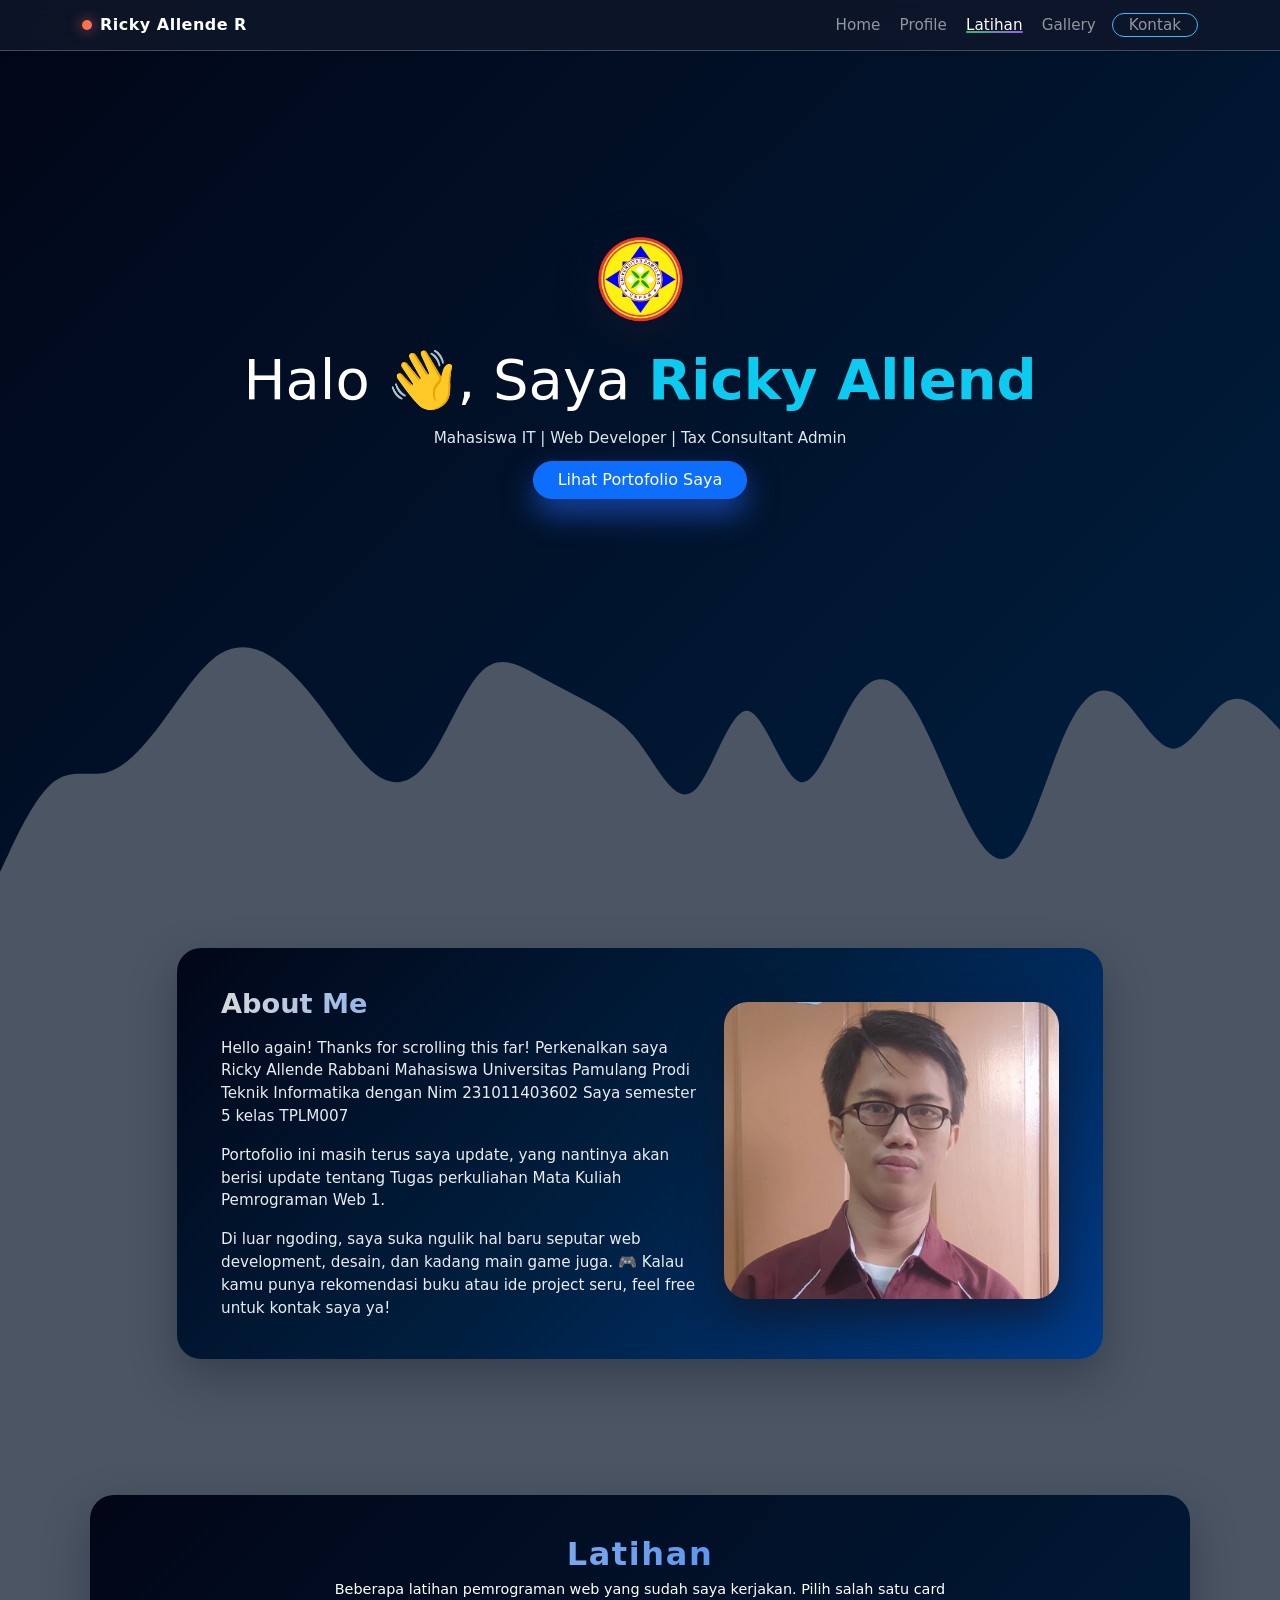
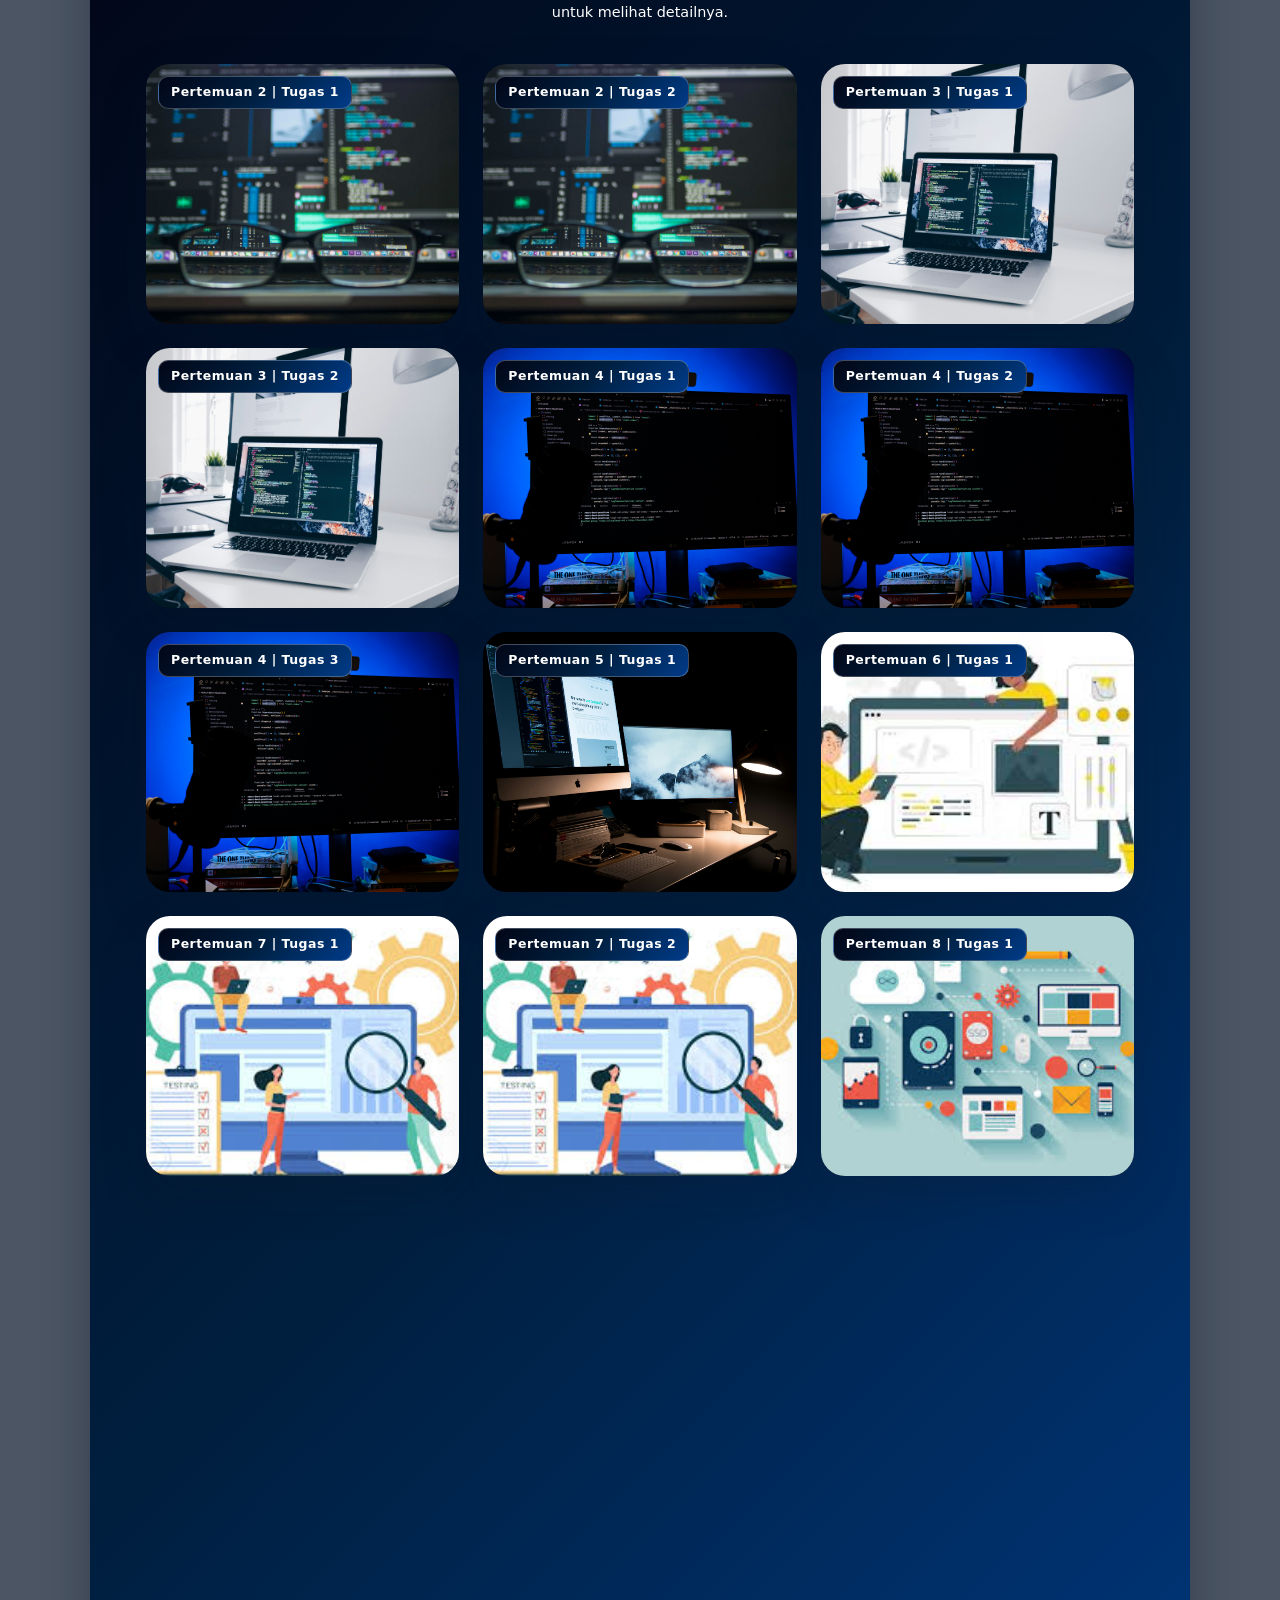
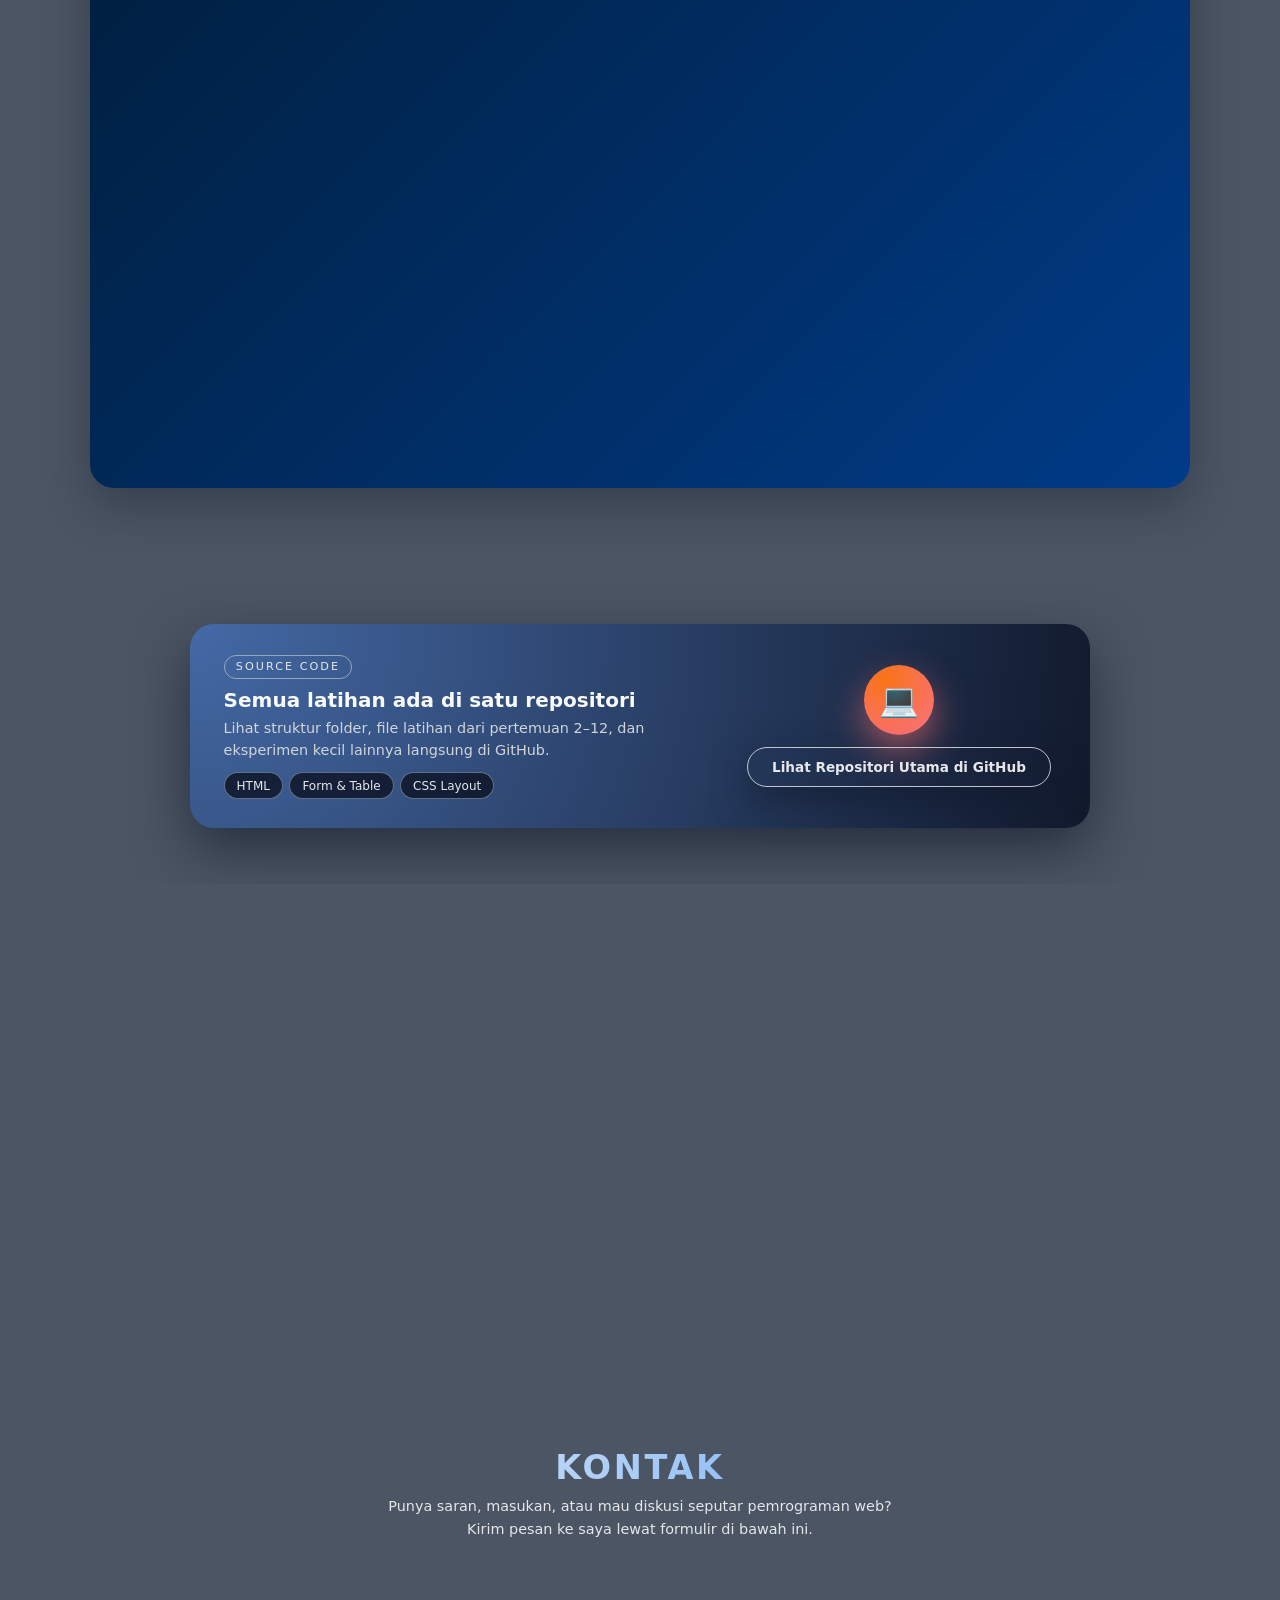
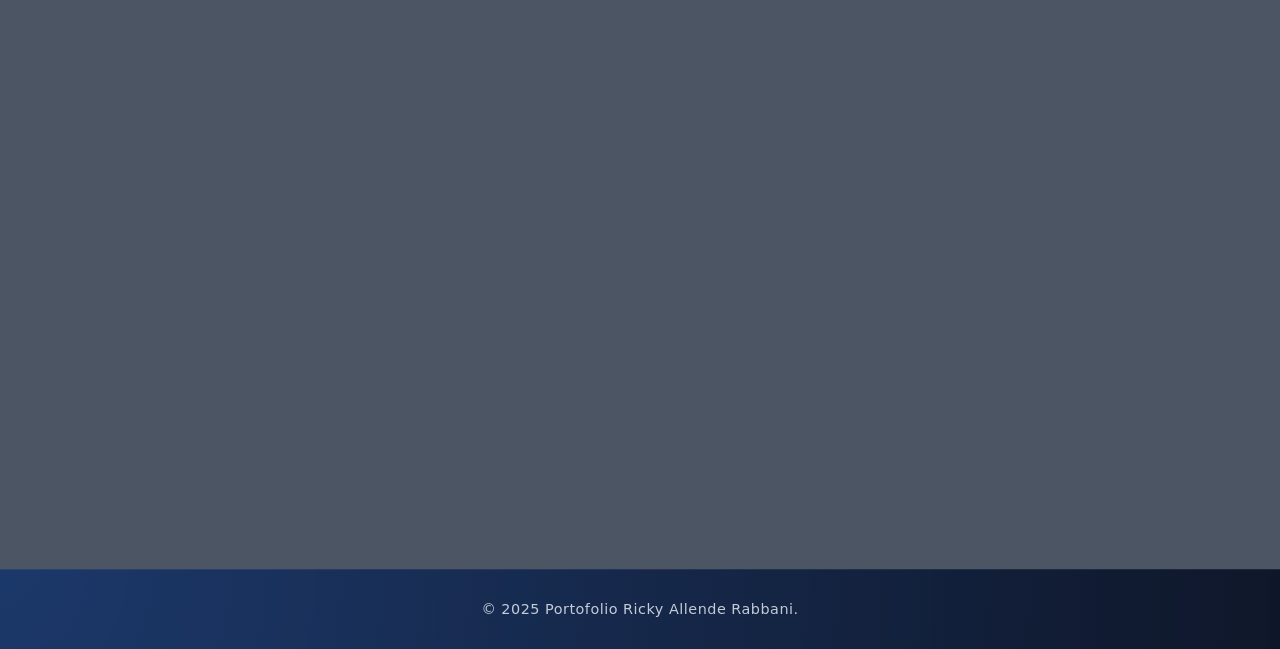
==== commit 503d4b36: "Add files via upload" ====
--- a/index.html
+++ b/index.html
@@ -1,15 +1,12 @@
 <!DOCTYPE html>
 <html lang="en">
   <head>
-    <!-- Required meta tags -->
     <meta charset="utf-8" />
     <meta name="viewport" content="width=device-width, initial-scale=1" />
 
-    <!-- Bootstrap CSS -->
-    <link href="https://cdn.jsdelivr.net/npm/bootstrap@5.0.2/dist/css/bootstrap.min.css" rel="stylesheet" integrity="sha384-EVSTQN3/azprG1Anm3QDgpJLIm9Nao0Yz1ztcQTwFspd3yD65VohhpuuCOmLASjC" crossorigin="anonymous" />
-
-    <!-- My CSS -->
-    <link rel="stylesheet" href="style.css" />
+    <link href="https://cdn.jsdelivr.net/npm/bootstrap@5.0.2/dist/css/bootstrap.min.css" rel="stylesheet" />
+    <link rel="stylesheet" href="https://cdn.jsdelivr.net/npm/bootstrap-icons@1.11.3/font/bootstrap-icons.min.css" />
+    <link rel="stylesheet" href="style2.css" />
 
     <title>My Portofolio | Ricky Allende R</title>
   </head>
@@ -26,21 +23,11 @@
 
         <div class="collapse navbar-collapse" id="navbarNav">
           <ul class="navbar-nav ms-auto align-items-lg-center">
-            <li class="nav-item">
-              <a class="nav-link active" aria-current="page" href="#home">Home</a>
-            </li>
-            <li class="nav-item">
-              <a class="nav-link" href="#profile">Profile</a>
-            </li>
-            <li class="nav-item">
-              <a class="nav-link" href="#projects">Latihan</a>
-            </li>
-            <li class="nav-item">
-              <a class="nav-link" href="#gallery">Gallery</a>
-            </li>
-            <li class="nav-item">
-              <a class="nav-link btn-contact" href="#kontak">Kontak</a>
-            </li>
+            <li class="nav-item"><a class="nav-link active" href="#home">Home</a></li>
+            <li class="nav-item"><a class="nav-link" href="#profile">Profile</a></li>
+            <li class="nav-item"><a class="nav-link" href="#projects">Latihan</a></li>
+            <li class="nav-item"><a class="nav-link" href="#gallery">Gallery</a></li>
+            <li class="nav-item"><a class="nav-link btn-contact" href="#kontak">Kontak</a></li>
           </ul>
         </div>
       </div>
@@ -48,13 +35,12 @@
     <!-- Akhir Navbar -->
 
     <!-- Jumbotron -->
-    <section id="home" class="jumbotron text-center">
-      <img src="img/unpam.png" alt="Logo Saya" width="90" class="mb-3" />
-      <h1 class="display-4">Halo 👋, Saya <span class="fw-bold text-info">Ricky Allend</span></h1>
-      <p class="lead">Mahasiswa IT | Web Developer | Tax Consultant Admin</p>
-      <a href="#profile" class="btn btn-primary px-4 mt-2"> Lihat Portofolio Saya </a>
-
-      <!-- SVG wave -->
+    <section id="home" class="jumbotron text-center scroll-fade">
+      <img src="img/unpam.png" alt="Logo Saya" width="90" class="mb-3 jumbotron-logo" />
+      <h1 class="display-4 jumbotron-title">Halo 👋, Saya <span class="fw-bold text-info">Ricky Allend</span></h1>
+      <p class="lead jumbotron-subtitle">Mahasiswa IT | Web Developer | Tax Consultant Admin</p>
+      <a href="#profile" class="btn btn-primary px-4 mt-2 jumbotron-btn">Lihat Portofolio Saya</a>
+
       <svg xmlns="http://www.w3.org/2000/svg" viewBox="0 0 1440 320">
         <path
           fill="#4b5563"
@@ -70,17 +56,15 @@
       <div class="container">
         <div class="row justify-content-center">
           <div class="col-lg-10">
-            <div class="profile-card">
+            <div class="profile-card scroll-fade">
               <div class="row align-items-center g-4">
-                <!-- Teks kiri -->
                 <div class="col-md-7">
-                  <h2 class="profile-title">About Me <span class="profile-icon"></span></h2>
+                  <h2 class="profile-title">About Me</h2>
                   <p class="mb-3">Hello again! Thanks for scrolling this far! Perkenalkan saya Ricky Allende Rabbani Mahasiswa Universitas Pamulang Prodi Teknik Informatika dengan Nim 231011403602 Saya semester 5 kelas TPLM007</p>
                   <p class="mb-3">Portofolio ini masih terus saya update, yang nantinya akan berisi update tentang Tugas perkuliahan Mata Kuliah Pemrograman Web 1.</p>
                   <p class="mb-0">Di luar ngoding, saya suka ngulik hal baru seputar web development, desain, dan kadang main game juga. 🎮 Kalau kamu punya rekomendasi buku atau ide project seru, feel free untuk kontak saya ya!</p>
                 </div>
 
-                <!-- Foto kanan -->
                 <div class="col-md-5 text-center text-md-end">
                   <div class="profile-photo-wrapper">
                     <img src="img/ricky.jpeg" alt="Ricky Allende Rabbani" class="img-fluid profile-photo" />
@@ -97,425 +81,64 @@
     <!-- Project / Latihan -->
     <section id="projects" class="projects-section">
       <div class="section-card-wrapper">
-        <div class="section-card">
+        <div class="section-card scroll-fade">
           <div class="text-center mb-4">
             <h2 class="section-title mb-1">Latihan</h2>
             <p class="section-subtext">Beberapa latihan pemrograman web yang sudah saya kerjakan. Pilih salah satu card untuk melihat detailnya.</p>
           </div>
 
-          <!-- wrapper scroll horizontal -->
           <div class="projects-scroll-wrapper">
-            <div class="projects-track">
-              <!-- Card 2.1 -->
-              <article class="project-card">
-                <div class="project-label">
-                  Pertemuan 2 | Tugas 1
-                  <img src="img/p1.jpg" alt="Pertemuan 2 | Tugas 1" class="project-image" />
-                  <div class="project-overlay">
-                    <div class="project-overlay-content">
-                      <h3 class="project-title">Pertemuan 2 | Tugas 1</h3>
-                      <p class="project-desc">Basic Tag HTML, Struktur HMTL dan Format dokumen HTML.</p>
-                      <div class="project-tags">
-                        <span class="tag-pill">title</span>
-                        <span class="tag-pill">head</span>
-                        <span class="tag-pill">body</span>
-                      </div>
-                      <div class="project-actions">
-                        <a href="PERTEMUAN 2/latihan 2-1.html" class="btn btn-live" target="_blank" rel="noopener noreferrer">VIEW LIVE</a>
-                      </div>
-                    </div>
-                  </div>
-                </div>
-              </article>
-              <!-- Card 2.2 -->
-              <article class="project-card">
-                <div class="project-label">
-                  Pertemuan 2 | Tugas 2
-                  <img src="img/p1.jpg" alt="Pertemuan 2 | Tugas 1" class="project-image" />
-                  <div class="project-overlay">
-                    <div class="project-overlay-content">
-                      <h3 class="project-title">Pertemuan 2 | Tugas 2</h3>
-                      <p class="project-desc">Basic Tag HTML, Struktur HMTL dan Format dokumen HTML.</p>
-                      <div class="project-tags">
-                        <span class="tag-pill">title</span>
-                        <span class="tag-pill">head</span>
-                        <span class="tag-pill">body</span>
-                      </div>
-                      <div class="project-actions">
-                        <a href="PERTEMUAN 2/latihan 2-2.html" class="btn btn-live" target="_blank" rel="noopener noreferrer">VIEW LIVE</a>
-                      </div>
-                    </div>
-                  </div>
-                </div>
-              </article>
-              <!-- Card 3.1 -->
-              <article class="project-card">
-                <div class="project-label">
-                  Pertemuan 3 | Tugas 1
-                  <img src="img/p2.jpg" alt="Pertemuan 3 | Tugas 1" class="project-image" />
-                  <div class="project-overlay">
-                    <div class="project-overlay-content">
-                      <h3 class="project-title">Pertemuan 2 | Tugas 2</h3>
-                      <p class="project-desc">Format teks dan Karakter Khusus.</p>
-                      <div class="project-tags">
-                        <span class="tag-pill">font</span>
-                        <span class="tag-pill">size</span>
-                        <span class="tag-pill">br</span>
-                      </div>
-                      <div class="project-actions">
-                        <a href="PERTEMUAN 3/Latihan 3-1.html" class="btn btn-live" target="_blank" rel="noopener noreferrer">VIEW LIVE</a>
-                      </div>
-                    </div>
-                  </div>
-                </div>
-              </article>
-              <!-- Card 3.2 -->
-              <article class="project-card">
-                <div class="project-label">
-                  Pertemuan 3 | Tugas 2
-                  <img src="img/p2.jpg" alt="Pertemuan 3 | Tugas 2" class="project-image" />
-                  <div class="project-overlay">
-                    <div class="project-overlay-content">
-                      <h3 class="project-title">Pertemuan 3 | Tugas 2</h3>
-                      <p class="project-desc">Format teks dan Karakter Khusus.</p>
-                      <div class="project-tags">
-                        <span class="tag-pill">bold</span>
-                        <span class="tag-pill">italic</span>
-                        <span class="tag-pill">Character</span>
-                      </div>
-                      <div class="project-actions">
-                        <a href="PERTEMUAN 3/Latihan 3-2.html" class="btn btn-live" target="_blank" rel="noopener noreferrer">VIEW LIVE</a>
-                      </div>
-                    </div>
-                  </div>
-                </div>
-              </article>
-              <!-- Card 4.1 -->
-              <article class="project-card">
-                <div class="project-label">
-                  Pertemuan 4 | Tugas 1
-                  <img src="img/p3.jpg" alt="Pertemuan 4 | Tugas 1" class="project-image" />
-                  <div class="project-overlay">
-                    <div class="project-overlay-content">
-                      <h3 class="project-title">Pertemuan 4 | Tugas 1</h3>
-                      <p class="project-desc">Menampilkan Gambar, Suara dan video.</p>
-                      <div class="project-tags">
-                        <span class="tag-pill">src</span>
-                        <span class="tag-pill">img</span>
-                        <span class="tag-pill">map</span>
-                      </div>
-                      <div class="project-actions">
-                        <a href="PERTEMUAN 4/latihan 4-1.html" class="btn btn-live" target="_blank" rel="noopener noreferrer">VIEW LIVE</a>
-                      </div>
-                    </div>
-                  </div>
-                </div>
-              </article>
-              <!-- Card 4.2 -->
-              <article class="project-card">
-                <div class="project-label">
-                  Pertemuan 4 | Tugas 2
-                  <img src="img/p3.jpg" alt="Pertemuan 4 | Tugas 2" class="project-image" />
-                  <div class="project-overlay">
-                    <div class="project-overlay-content">
-                      <h3 class="project-title">Pertemuan 4 | Tugas 2</h3>
-                      <p class="project-desc">Menampilkan Gambar, Suara dan video.</p>
-                      <div class="project-tags">
-                        <span class="tag-pill">bgsound</span>
-                        <span class="tag-pill">loop</span>
-                        <span class="tag-pill">Volume</span>
-                      </div>
-                      <div class="project-actions">
-                        <a href="PERTEMUAN 4/latihan 4-2.html" class="btn btn-live" target="_blank" rel="noopener noreferrer">VIEW LIVE</a>
-                      </div>
-                    </div>
-                  </div>
-                </div>
-              </article>
-              <!-- Card 4.3 -->
-              <article class="project-card">
-                <div class="project-label">
-                  Pertemuan 4 | Tugas 3
-                  <img src="img/p3.jpg" alt="Pertemuan 4 | Tugas 3" class="project-image" />
-                  <div class="project-overlay">
-                    <div class="project-overlay-content">
-                      <h3 class="project-title">Pertemuan 4 | Tugas 3</h3>
-                      <p class="project-desc">Menampilkan Gambar, Suara dan video.</p>
-                      <div class="project-tags">
-                        <span class="tag-pill">embed</span>
-                        <span class="tag-pill">video</span>
-                        <span class="tag-pill">Content</span>
-                      </div>
-                      <div class="project-actions">
-                        <a href="PERTEMUAN 4/latihan 4-3.html" class="btn btn-live" target="_blank" rel="noopener noreferrer">VIEW LIVE</a>
-                      </div>
-                    </div>
-                  </div>
-                </div>
-              </article>
-              <!-- Card 5.1 -->
-              <article class="project-card">
-                <div class="project-label">
-                  Pertemuan 5 | Tugas 1
-                  <img src="img/p4.jpg" alt="Pertemuan 5 | Tugas 1" class="project-image" />
-                  <div class="project-overlay">
-                    <div class="project-overlay-content">
-                      <h3 class="project-title">Pertemuan 5 | Tugas 1</h3>
-                      <p class="project-desc">HYPERLINK.</p>
-                      <div class="project-tags">
-                        <span class="tag-pill">home</span>
-                        <span class="tag-pill">profile</span>
-                        <span class="tag-pill">kontak</span>
-                      </div>
-                      <div class="project-actions">
-                        <a href="PERTEMUAN 5/latihan 5-1.html" class="btn btn-live" target="_blank" rel="noopener noreferrer">VIEW LIVE</a>
-                      </div>
-                    </div>
-                  </div>
-                </div>
-              </article>
-              <!-- Card 6.1 -->
-              <article class="project-card">
-                <div class="project-label">
-                  Pertemuan 6 | Tugas 1
-                  <img src="img/p5.jpg" alt="Pertemuan 6 | Tugas 1" class="project-image" />
-                  <div class="project-overlay">
-                    <div class="project-overlay-content">
-                      <h3 class="project-title">Pertemuan 5 | Tugas 1</h3>
-                      <p class="project-desc">Bullets Numbering dan List.</p>
-                      <div class="project-tags">
-                        <span class="tag-pill">li</span>
-                        <span class="tag-pill">ul</span>
-                        <span class="tag-pill">dl</span>
-                      </div>
-                      <div class="project-actions">
-                        <a href="PERTEMUAN 6/latihan 6-1.html" class="btn btn-live" target="_blank" rel="noopener noreferrer">VIEW LIVE</a>
-                      </div>
-                    </div>
-                  </div>
-                </div>
-              </article>
-              <!-- Card 7.1 -->
-              <article class="project-card">
-                <div class="project-label">
-                  Pertemuan 7 | Tugas 1
-                  <img src="img/p6.jpg" alt="Pertemuan 7 | Tugas 1" class="project-image" />
-                  <div class="project-overlay">
-                    <div class="project-overlay-content">
-                      <h3 class="project-title">Pertemuan 7 | Tugas 1</h3>
-                      <p class="project-desc">Pembuatan Tabel.</p>
-                      <div class="project-tags">
-                        <span class="tag-pill">tr</span>
-                        <span class="tag-pill">th</span>
-                        <span class="tag-pill">td</span>
-                      </div>
-                      <div class="project-actions">
-                        <a href="PERTEMUAN 7/latihan 7-1.html" class="btn btn-live" target="_blank" rel="noopener noreferrer">VIEW LIVE</a>
-                      </div>
-                    </div>
-                  </div>
-                </div>
-              </article>
-              <!-- Card 7.2 -->
-              <article class="project-card">
-                <div class="project-label">
-                  Pertemuan 7 | Tugas 2
-                  <img src="img/p6.jpg" alt="Pertemuan 7 | Tugas 2" class="project-image" />
-                  <div class="project-overlay">
-                    <div class="project-overlay-content">
-                      <h3 class="project-title">Pertemuan 7 | Tugas 2</h3>
-                      <p class="project-desc">Pembuatan Tabel.</p>
-                      <div class="project-tags">
-                        <span class="tag-pill">Width</span>
-                        <span class="tag-pill">table borde</span>
-                        <span class="tag-pill">cellspacing</span>
-                      </div>
-                      <div class="project-actions">
-                        <a href="PERTEMUAN 7/latihan 7-2.html" class="btn btn-live" target="_blank" rel="noopener noreferrer">VIEW LIVE</a>
-                      </div>
-                    </div>
-                  </div>
-                </div>
-              </article>
-              <!-- Card 8.1 -->
-              <article class="project-card">
-                <div class="project-label">
-                  Pertemuan 8 | Tugas 1
-                  <img src="img/p7.jpg" alt="Pertemuan 8 | Tugas 1" class="project-image" />
-                  <div class="project-overlay">
-                    <div class="project-overlay-content">
-                      <h3 class="project-title">Pertemuan 8 | Tugas 1</h3>
-                      <p class="project-desc">Pembuatan Form.</p>
-                      <div class="project-tags">
-                        <span class="tag-pill">radio</span>
-                        <span class="tag-pill">checkbox</span>
-                        <span class="tag-pill">list</span>
-                      </div>
-                      <div class="project-actions">
-                        <a href="PERTEMUAN 8/latihan 8-1.html" class="btn btn-live" target="_blank" rel="noopener noreferrer">VIEW LIVE</a>
-                      </div>
-                    </div>
-                  </div>
-                </div>
-              </article>
-              <!-- Card 8.2 -->
-              <article class="project-card">
-                <div class="project-label">
-                  Pertemuan 8 | Tugas 2
-                  <img src="img/p7.jpg" alt="Pertemuan 8 | Tugas 2" class="project-image" />
-                  <div class="project-overlay">
-                    <div class="project-overlay-content">
-                      <h3 class="project-title">Pertemuan 8 | Tugas 2</h3>
-                      <p class="project-desc">Pembuatan Form.</p>
-                      <div class="project-tags">
-                        <span class="tag-pill">option value</span>
-                        <span class="tag-pill">select</span>
-                        <span class="tag-pill">input type</span>
-                      </div>
-                      <div class="project-actions">
-                        <a href="PERTEMUAN 8/latihan 8-2.html" class="btn btn-live" target="_blank" rel="noopener noreferrer">VIEW LIVE</a>
-                      </div>
-                    </div>
-                  </div>
-                </div>
-              </article>
-              <!-- Card 10.1 -->
-              <article class="project-card">
-                <div class="project-label">
-                  Pertemuan 10 | Tugas 1
-                  <img src="img/p8.jpg" alt="Pertemuan 10 | Tugas 1" class="project-image" />
-                  <div class="project-overlay">
-                    <div class="project-overlay-content">
-                      <h3 class="project-title">Pertemuan 10 | Tugas 1</h3>
-                      <p class="project-desc">Cascading Style Sheet (CSS).</p>
-                      <div class="project-tags">
-                        <span class="tag-pill">font</span>
-                        <span class="tag-pill">align</span>
-                        <span class="tag-pill">margin</span>
-                      </div>
-                      <div class="project-actions">
-                        <a href="PERTEMUAN 10/latihan 10-1.html" class="btn btn-live" target="_blank" rel="noopener noreferrer">VIEW LIVE</a>
-                      </div>
-                    </div>
-                  </div>
-                </div>
-              </article>
-              <!-- Card 10.2 -->
-              <article class="project-card">
-                <div class="project-label">
-                  Pertemuan 10 | Tugas 2
-                  <img src="img/p8.jpg" alt="Pertemuan 10 | Tugas 2" class="project-image" />
-                  <div class="project-overlay">
-                    <div class="project-overlay-content">
-                      <h3 class="project-title">Pertemuan 10 | Tugas 2</h3>
-                      <p class="project-desc">Cascading Style Sheet (CSS).</p>
-                      <div class="project-tags">
-                        <span class="tag-pill">font</span>
-                        <span class="tag-pill">size</span>
-                        <span class="tag-pill">family</span>
-                      </div>
-                      <div class="project-actions">
-                        <a href="PERTEMUAN 10/latihan 10-2.html" class="btn btn-live" target="_blank" rel="noopener noreferrer">VIEW LIVE</a>
-                      </div>
-                    </div>
-                  </div>
-                </div>
-              </article>
-              <!-- Card 11.1 -->
-              <article class="project-card">
-                <div class="project-label">
-                  Pertemuan 11 | Tugas 1
-                  <img src="img/p9.jpg" alt="Pertemuan 11 | Tugas 1" class="project-image" />
-                  <div class="project-overlay">
-                    <div class="project-overlay-content">
-                      <h3 class="project-title">Pertemuan 11 | Tugas 1</h3>
-                      <p class="project-desc">Pembuatan kerangka Web.</p>
-                      <div class="project-tags">
-                        <span class="tag-pill">div</span>
-                        <span class="tag-pill">footer</span>
-                        <span class="tag-pill">wrapper</span>
-                      </div>
-                      <div class="project-actions">
-                        <a href="PERTEMUAN 11/latihan 11-1.html" class="btn btn-live" target="_blank" rel="noopener noreferrer">VIEW LIVE</a>
-                      </div>
-                    </div>
-                  </div>
-                </div>
-              </article>
-              <!-- Card 12.1 -->
-              <article class="project-card">
-                <div class="project-label">
-                  Pertemuan 12 | Tugas 1
-                  <img src="img/p10.jpg" alt="Pertemuan 12 | Tugas 1" class="project-image" />
-                  <div class="project-overlay">
-                    <div class="project-overlay-content">
-                      <h3 class="project-title">Pertemuan 12 | Tugas 1</h3>
-                      <p class="project-desc">Pembuatan Web Sederhana.</p>
-                      <div class="project-tags">
-                        <span class="tag-pill">sidebar</span>
-                        <span class="tag-pill">inner</span>
-                        <span class="tag-pill">href</span>
-                      </div>
-                      <div class="project-actions">
-                        <a href="PERTEMUAN 12/latihan 12-1.html" class="btn btn-live" target="_blank" rel="noopener noreferrer">VIEW LIVE</a>
-                      </div>
-                    </div>
-                  </div>
-                </div>
-              </article>
+            <div id="projects-track" class="projects-track"></div>
+          </div>
+        </div>
+      </div>
+    </section>
+    <!-- Akhir Project -->
+
+    <!-- Link Repo -->
+    <section class="repo-section">
+      <div class="container">
+        <div class="repo-inner">
+          <div class="repo-info">
+            <div class="repo-badge">Source Code</div>
+            <h3 class="repo-title">Semua latihan ada di satu repositori</h3>
+            <p class="repo-text">Lihat struktur folder, file latihan dari pertemuan 2–12, dan eksperimen kecil lainnya langsung di GitHub.</p>
+            <div class="repo-tags">
+              <span>HTML</span>
+              <span>Form & Table</span>
+              <span>CSS Layout</span>
             </div>
           </div>
-        </div>
-      </div>
-    </section>
-    <!-- Akhir Project -->
-
-    <!-- Link ke repositori GitHub utama -->
-    <section class="repo-section">
-      <div class="container text-center">
-        <p class="repo-text mb-3">Mau lihat versi lengkap dari semua latihan dan eksperimen koding saya?</p>
-        <a href="https://github.com/allendericky26/TUGAS-PEMROGRAMA-WEB-I.git" class="btn repo-btn d-inline-flex align-items-center gap-2" target="_blank" rel="noopener noreferrer">
-          <!-- ikon kecil pakai emoji / bisa diganti SVG -->
-          <span class="repo-icon">💻</span>
-          <span>Lihat Repositori Utama di GitHub</span>
-        </a>
+
+          <div class="repo-action text-center">
+            <div class="repo-orbit">
+              <span class="repo-icon">💻</span>
+            </div>
+            <a href="https://github.com/allendericky26/TUGAS-PEMROGRAMA-WEB-I.git" class="btn repo-btn" target="_blank" rel="noopener noreferrer"> Lihat Repositori Utama di GitHub </a>
+          </div>
+        </div>
       </div>
     </section>
 
     <!-- Gallery -->
     <section id="gallery" class="gallery-section">
       <div class="section-card-wrapper">
-        <div class="section-card">
+        <div class="section-card scroll-fade">
           <div class="text-center mb-4">
             <h2 class="section-title">Gallery</h2>
           </div>
 
           <div class="gallery-scroll-wrapper">
-            <div class="gallery-track">
-              <div class="gallery-item">
-                <img src="img/foto1.jpg" alt="Foto 1" />
-              </div>
-              <div class="gallery-item">
-                <img src="img/foto2.jpg" alt="Foto 2" />
-              </div>
-              <div class="gallery-item">
-                <img src="img/foto3.png" alt="Foto 3" />
-              </div>
-              <div class="gallery-item">
-                <img src="img/foto4.png" alt="Foto 3" />
-              </div>
-            </div>
-          </div>
-        </div>
-      </div>
-    </section>
-
+            <div id="gallery-track" class="gallery-track"></div>
+          </div>
+        </div>
+      </div>
+    </section>
     <!-- Akhir Gallery -->
 
     <!-- Kontak -->
     <section id="kontak" class="contact-section py-5">
       <div class="container">
-        <!-- Judul -->
         <div class="row justify-content-center text-center mb-4">
           <div class="col-lg-8">
             <h2 class="contact-title">Kontak</h2>
@@ -523,10 +146,9 @@
           </div>
         </div>
 
-        <!-- Card Form -->
         <div class="row justify-content-center">
           <div class="col-lg-7">
-            <div class="contact-card p-4 p-md-5">
+            <div class="contact-card p-4 p-md-5 scroll-fade">
               <form id="contact-form" novalidate>
                 <div class="mb-3">
                   <label for="nama" class="form-label contact-label">Nama</label>
@@ -545,7 +167,19 @@
 
                 <button type="submit" class="btn contact-submit-btn w-100">Kirim Pesan ✉️</button>
 
-                <p class="contact-footnote mt-3 mb-0">Saya akan berusaha membalas secepat mungkin 😊</p>
+                <p class="contact-footnote mt-3 mb-1">Saya akan berusaha membalas secepat mungkin 😊</p>
+
+                <div class="contact-socials">
+                  <a href="https://wa.me/6285694428159" class="social-link wa" target="_blank" rel="noopener noreferrer">
+                    <i class="bi bi-whatsapp"></i>
+                  </a>
+                  <a href="https://instagram.com/rkyalndrbni_" class="social-link ig" target="_blank" rel="noopener noreferrer">
+                    <i class="bi bi-instagram"></i>
+                  </a>
+                  <a href="https://github.com/allendericky26" class="social-link gh" target="_blank" rel="noopener noreferrer">
+                    <i class="bi bi-github"></i>
+                  </a>
+                </div>
               </form>
             </div>
           </div>
@@ -554,33 +188,231 @@
     </section>
     <!-- Akhir Kontak -->
 
-    <!-- FOOTER -->
+    <!-- Footer -->
     <footer class="footer-section">
       <p>© 2025 Portofolio Ricky Allende Rabbani.</p>
     </footer>
 
-    <!-- Bootstrap JS -->
-    <script src="https://cdn.jsdelivr.net/npm/bootstrap@5.0.2/dist/js/bootstrap.bundle.min.js" integrity="sha384-MrcW6ZMFYlzcLA8Nl+NtUVF0sA7MsXsP1UyJoMp4YLEuNSfAP+JcXn/tWtIaxVXM" crossorigin="anonymous"></script>
-
-    <!-- Smooth scroll -->
+    <script src="https://cdn.jsdelivr.net/npm/bootstrap@5.0.2/dist/js/bootstrap.bundle.min.js"></script>
+
     <script>
+      // Smooth scroll
       document.querySelectorAll('a[href^="#"]').forEach((anchor) => {
         anchor.addEventListener("click", function (e) {
           const target = document.querySelector(this.getAttribute("href"));
           if (target) {
             e.preventDefault();
-            window.scrollTo({
-              top: target.offsetTop - 70,
-              behavior: "smooth",
-            });
+            window.scrollTo({ top: target.offsetTop - 70, behavior: "smooth" });
           }
         });
       });
-    </script>
-
-    <!-- Form kontak + kirim ke Google Sheets -->
-    <script>
-      const SCRIPT_URL = "https://script.google.com/macros/s/AKfycbwn500b6J6Q59OY2kbAoYbORAn0jOgTuqkd4ZHj9JN16zdtwdJz3dM-pRPoeVDOJSddfg/exec";
+
+      // Data Latihan
+      const projects = [
+        {
+          label: "Pertemuan 2 | Tugas 1",
+          img: "img/p1.jpg",
+          title: "Pertemuan 2 | Tugas 1",
+          desc: "Basic Tag HTML, Struktur HMTL dan Format dokumen HTML.",
+          tags: ["title", "head", "body"],
+          link: "PERTEMUAN 2/latihan 2-1.html",
+        },
+        {
+          label: "Pertemuan 2 | Tugas 2",
+          img: "img/p1.jpg",
+          title: "Pertemuan 2 | Tugas 2",
+          desc: "Basic Tag HTML, Struktur HMTL dan Format dokumen HTML.",
+          tags: ["title", "head", "body"],
+          link: "PERTEMUAN 3/latihan 2-2.html",
+        },
+        {
+          label: "Pertemuan 3 | Tugas 1",
+          img: "img/p2.jpg",
+          title: "Pertemuan 3 | Tugas 1",
+          desc: "Format teks dan Karakter Khusus.",
+          tags: ["font", "size", "br"],
+          link: "PERTEMUAN 3/Latihan 3-1.html",
+        },
+        {
+          label: "Pertemuan 3 | Tugas 2",
+          img: "img/p2.jpg",
+          title: "Pertemuan 3 | Tugas 2",
+          desc: "Format teks dan Karakter Khusus.",
+          tags: ["bold", "italic", "character"],
+          link: "PERTEMUAN 3/Latihan 3-2.html",
+        },
+        {
+          label: "Pertemuan 4 | Tugas 1",
+          img: "img/p3.jpg",
+          title: "Pertemuan 4 | Tugas 1",
+          desc: "Menampilkan Gambar, Suara dan video.",
+          tags: ["src", "img", "map"],
+          link: "PERTEMUAN 4/latihan 4-1.html",
+        },
+        {
+          label: "Pertemuan 4 | Tugas 2",
+          img: "img/p3.jpg",
+          title: "Pertemuan 4 | Tugas 2",
+          desc: "Menampilkan Gambar, Suara dan video.",
+          tags: ["bgsound", "loop", "volume"],
+          link: "PERTEMUAN 4/latihan 4-2.html",
+        },
+        {
+          label: "Pertemuan 4 | Tugas 3",
+          img: "img/p3.jpg",
+          title: "Pertemuan 4 | Tugas 3",
+          desc: "Menampilkan Gambar, Suara dan video.",
+          tags: ["embed", "video", "content"],
+          link: "PERTEMUAN 4/latihan 4-3.html",
+        },
+        {
+          label: "Pertemuan 5 | Tugas 1",
+          img: "img/p4.jpg",
+          title: "Pertemuan 5 | Tugas 1",
+          desc: "HYPERLINK.",
+          tags: ["home", "profile", "kontak"],
+          link: "PERTEMUAN 5/latihan 5-1.html",
+        },
+        {
+          label: "Pertemuan 6 | Tugas 1",
+          img: "img/p5.jpg",
+          title: "Pertemuan 6 | Tugas 1",
+          desc: "Bullets Numbering dan List.",
+          tags: ["li", "ul", "dl"],
+          link: "PERTEMUAN 6/latihan 6-1.html",
+        },
+        {
+          label: "Pertemuan 7 | Tugas 1",
+          img: "img/p6.jpg",
+          title: "Pertemuan 7 | Tugas 1",
+          desc: "Pembuatan Tabel.",
+          tags: ["tr", "th", "td"],
+          link: "PERTEMUAN 7/latihan 7-1.html",
+        },
+        {
+          label: "Pertemuan 7 | Tugas 2",
+          img: "img/p6.jpg",
+          title: "Pertemuan 7 | Tugas 2",
+          desc: "Pembuatan Tabel.",
+          tags: ["width", "table border", "cellspacing"],
+          link: "PERTEMUAN 7/latihan 7-2.html",
+        },
+        {
+          label: "Pertemuan 8 | Tugas 1",
+          img: "img/p7.jpg",
+          title: "Pertemuan 8 | Tugas 1",
+          desc: "Pembuatan Form.",
+          tags: ["radio", "checkbox", "list"],
+          link: "PERTEMUAN 8/latihan 8-1.html",
+        },
+        {
+          label: "Pertemuan 8 | Tugas 2",
+          img: "img/p7.jpg",
+          title: "Pertemuan 8 | Tugas 2",
+          desc: "Pembuatan Form.",
+          tags: ["option value", "select", "input type"],
+          link: "PERTEMUAN 8/latihan 8-2.html",
+        },
+        {
+          label: "Pertemuan 9 | Tugas 1",
+          img: "img/p12.png",
+          title: "Pertemuan 9 | Tugas 1",
+          desc: "Pembuatan Frame Website.",
+          tags: ["frame", "frameset", "html"],
+          link: "PERTEMUAN 9/latihan 9-1.html",
+        },
+        {
+          label: "Pertemuan 10 | Tugas 1",
+          img: "img/p8.jpg",
+          title: "Pertemuan 10 | Tugas 1",
+          desc: "Cascading Style Sheet (CSS).",
+          tags: ["font", "align", "margin"],
+          link: "PERTEMUAN 10/latihan 10-1.html",
+        },
+        {
+          label: "Pertemuan 10 | Tugas 2",
+          img: "img/p8.jpg",
+          title: "Pertemuan 10 | Tugas 2",
+          desc: "Cascading Style Sheet (CSS).",
+          tags: ["font", "size", "family"],
+          link: "PERTEMUAN 10/latihan 10-2.html",
+        },
+        {
+          label: "Pertemuan 11 | Tugas 1",
+          img: "img/p9.jpg",
+          title: "Pertemuan 11 | Tugas 1",
+          desc: "Pembuatan kerangka Web.",
+          tags: ["div", "footer", "wrapper"],
+          link: "PERTEMUAN 11/latihan 11-1.html",
+        },
+        {
+          label: "Pertemuan 12 | Tugas 1",
+          img: "img/p10.jpg",
+          title: "Pertemuan 12 | Tugas 1",
+          desc: "Pembuatan Web Sederhana.",
+          tags: ["sidebar", "inner", "href"],
+          link: "PERTEMUAN 12/latihan 12-1.html",
+        },
+        {
+          label: "Pertemuan 13 | Tugas 1",
+          img: "img/p11.jpg",
+          title: "Pertemuan 13 | Tugas 1",
+          desc: "Pembuatan Alert.",
+          tags: ["var", "string", "alert"],
+          link: "PERTEMUAN 13/latihan 13-1.html",
+        },
+      ];
+
+      const projectsTrack = document.getElementById("projects-track");
+      projects.forEach((p) => {
+        const article = document.createElement("article");
+        article.className = "project-card scroll-fade";
+        article.innerHTML = `
+          <div class="project-label">${p.label}</div>
+          <img src="${p.img}" alt="${p.label}" class="project-image" />
+          <div class="project-overlay">
+            <div class="project-overlay-content">
+              <h3 class="project-title">${p.title}</h3>
+              <p class="project-desc">${p.desc}</p>
+              <div class="project-tags">
+                ${p.tags.map((t) => `<span class="tag-pill">${t}</span>`).join("")}
+              </div>
+              <div class="project-actions">
+                <a href="${p.link}" class="btn btn-live" target="_blank" rel="noopener noreferrer">
+                  VIEW LIVE
+                </a>
+              </div>
+            </div>
+          </div>
+        `;
+        projectsTrack.appendChild(article);
+      });
+
+      // Data Gallery
+      const galleryImages = [
+        { src: "img/foto1.jpg", link: "https://html.com/" },
+        { src: "img/foto2.jpg", link: "https://www.javascript.com/" },
+        { src: "img/foto3.png", link: "https://www.anaconda.com/" },
+        { src: "img/foto4.png", link: "https://www.python.org/" },
+      ];
+
+      const galleryTrack = document.getElementById("gallery-track");
+
+      galleryImages.forEach((img, i) => {
+        const item = document.createElement("div");
+        item.className = "gallery-item";
+
+        item.innerHTML = `
+    <a href="${img.link}" target="_blank" rel="noopener noreferrer">
+      <img src="${img.src}" alt="Foto ${i + 1}">
+    </a>
+  `;
+
+        galleryTrack.appendChild(item);
+      });
+
+      // Form kontak + Google Sheets
+      const SCRIPT_URL = "https://script.google.com/macros/s/AKfycbxUJp4-zpSjvRaDmiOufIy7IwyYeNPrQUogTk2mQLswgeEhPEynfiNT47I0-ZS7frZCJw/exec";
 
       const form = document.getElementById("contact-form");
       const namaInput = document.getElementById("nama");
@@ -590,16 +422,13 @@
       form.addEventListener("submit", function (e) {
         e.preventDefault();
 
-        // reset state error
         [namaInput, emailInput, pesanInput].forEach((el) => el.classList.remove("is-invalid"));
 
         const errors = [];
-
         if (!namaInput.value.trim()) {
           errors.push("Nama wajib diisi.");
           namaInput.classList.add("is-invalid");
         }
-
         if (!emailInput.value.trim()) {
           errors.push("Email wajib diisi.");
           emailInput.classList.add("is-invalid");
@@ -607,7 +436,6 @@
           errors.push("Format email tidak valid.");
           emailInput.classList.add("is-invalid");
         }
-
         if (!pesanInput.value.trim()) {
           errors.push("Pesan wajib diisi.");
           pesanInput.classList.add("is-invalid");
@@ -618,28 +446,18 @@
           return;
         }
 
-        const payload = {
-          nama: namaInput.value.trim(),
-          email: emailInput.value.trim(),
-          pesan: pesanInput.value.trim(),
-        };
+        const formData = new FormData();
+        formData.append("nama", namaInput.value.trim());
+        formData.append("email", emailInput.value.trim());
+        formData.append("pesan", pesanInput.value.trim());
 
         const submitBtn = form.querySelector(".contact-submit-btn");
-        if (submitBtn) {
-          submitBtn.disabled = true;
-          submitBtn.innerText = "Mengirim...";
-        }
-
-        fetch(SCRIPT_URL, {
-          method: "POST",
-          headers: {
-            "Content-Type": "application/json",
-          },
-          body: JSON.stringify(payload),
-        })
+        submitBtn.disabled = true;
+        submitBtn.innerText = "Mengirim...";
+
+        fetch(SCRIPT_URL, { method: "POST", body: formData })
           .then((res) => res.json())
           .then((data) => {
-            console.log("Response Script:", data);
             if (data.status === "success") {
               alert("Terima kasih! Pesan kamu sudah tersimpan.");
               form.reset();
@@ -647,21 +465,33 @@
               alert("Maaf, terjadi kesalahan saat menyimpan data.\n\n" + (data.message || "Coba beberapa saat lagi."));
             }
           })
-          .catch((err) => {
-            console.error(err);
+          .catch(() => {
             alert("Terjadi masalah koneksi saat mengirim pesan.\nSilakan coba lagi nanti.");
           })
           .finally(() => {
-            if (submitBtn) {
-              submitBtn.disabled = false;
-              submitBtn.innerText = "Kirim Pesan ✉️";
-            }
+            submitBtn.disabled = false;
+            submitBtn.innerText = "Kirim Pesan ✉️";
           });
       });
 
       function validateEmail(email) {
         return /^[^\s@]+@[^\s@]+\.[^\s@]+$/.test(email);
       }
+
+      // Animasi scroll-fade
+      const observer = new IntersectionObserver(
+        (entries) => {
+          entries.forEach((entry) => {
+            if (entry.isIntersecting) {
+              entry.target.classList.add("in-view");
+              observer.unobserve(entry.target);
+            }
+          });
+        },
+        { threshold: 0.15 }
+      );
+
+      document.querySelectorAll(".scroll-fade").forEach((el) => observer.observe(el));
     </script>
   </body>
 </html>
--- a/style2.css
+++ b/style2.css
@@ -0,0 +1,821 @@
+/* GLOBAL */
+* {
+  scroll-behavior: smooth;
+  box-sizing: border-box;
+}
+
+body {
+  font-family: system-ui, -apple-system, BlinkMacSystemFont, "Segoe UI", sans-serif;
+  background: #0b1120;
+  color: #e5e7eb;
+}
+
+/* NAVBAR */
+.navbar-custom {
+  background: rgba(15, 23, 42, 0.85);
+  backdrop-filter: blur(14px);
+  -webkit-backdrop-filter: blur(14px);
+  border-bottom: 1px solid rgba(148, 163, 184, 0.4);
+}
+
+.navbar-brand {
+  font-size: 1rem;
+  letter-spacing: 0.03em;
+}
+
+.brand-dot {
+  display: inline-block;
+  width: 10px;
+  height: 10px;
+  border-radius: 999px;
+  background: linear-gradient(135deg, #f97316, #fb7185);
+  box-shadow: 0 0 14px rgba(248, 113, 113, 0.8);
+  animation: pulseDot 1.8s ease-in-out infinite;
+}
+
+.nav-link {
+  position: relative;
+  font-size: 0.95rem;
+  padding: 0 0.6rem !important;
+}
+
+.nav-link::after {
+  content: "";
+  position: absolute;
+  left: 0.6rem;
+  right: 0.6rem;
+  bottom: 0.2rem;
+  height: 2px;
+  border-radius: 999px;
+  background: linear-gradient(90deg, #22c55e, #a855f7);
+  transform: scaleX(0);
+  transform-origin: center;
+  transition: transform 0.2s ease-out;
+}
+
+.nav-link:hover::after,
+.nav-link.active::after {
+  transform: scaleX(1);
+}
+
+.btn-contact {
+  border-radius: 999px;
+  border: 1px solid #38bdf8 !important;
+  padding-inline: 1rem !important;
+  margin-left: 0.4rem;
+}
+
+/* JUMBOTRON */
+.jumbotron {
+  min-height: 100vh;
+  padding-top: 80px;
+  padding-bottom: 250px;
+  margin-bottom: 0;
+  background: linear-gradient(135deg, #020617, #001f3f, #003b88);
+  background-size: 200% 200%;
+  animation: gradientShift 9s ease infinite;
+  color: #ffffff;
+  display: flex;
+  flex-direction: column;
+  justify-content: center;
+  align-items: center;
+  text-align: center;
+  position: relative;
+}
+
+.jumbotron svg {
+  position: absolute;
+  bottom: 0;
+  left: 0;
+  width: 100%;
+  display: block;
+  pointer-events: none;
+}
+
+.jumbotron-logo {
+  border-radius: 999px;
+  box-shadow: 0 14px 35px rgba(15, 23, 42, 0.8);
+  animation: floatLogo 3s ease-in-out infinite alternate;
+}
+
+.jumbotron-title {
+  margin-top: 0.5rem;
+}
+
+.jumbotron-subtitle {
+  max-width: 480px;
+  margin: 0.35rem auto 0;
+  font-size: 0.95rem;
+  color: #e2e8f0;
+}
+
+.jumbotron-btn {
+  margin-top: 1.1rem;
+  box-shadow: 0 15px 30px rgba(37, 99, 235, 0.6);
+  border-radius: 999px;
+  padding-inline: 1.7rem;
+  transform: translateY(4px);
+  transition: transform 0.18s ease, box-shadow 0.18s ease;
+}
+
+.jumbotron-btn:hover {
+  transform: translateY(-1px);
+  box-shadow: 0 18px 40px rgba(37, 99, 235, 0.75);
+}
+
+/* PROFILE */
+.profile-section {
+  background-color: #4b5563;
+}
+
+.profile-card {
+  background: linear-gradient(135deg, #020617, #001f3f, #003b88);
+  border-radius: 24px;
+  padding: 2.5rem 2.75rem;
+  box-shadow: 0 18px 45px rgba(15, 23, 42, 0.35);
+}
+
+.profile-title {
+  font-size: 1.7rem;
+  font-weight: 700;
+  margin-bottom: 1rem;
+  background: linear-gradient(90deg, rgba(253, 253, 253, 0.85), #0066ff);
+  -webkit-background-clip: text;
+  color: transparent;
+}
+
+.profile-card p {
+  font-size: 0.95rem;
+  color: #eaecf0;
+}
+
+.profile-photo-wrapper {
+  border-radius: 24px;
+  overflow: hidden;
+  display: inline-block;
+  box-shadow: 0 18px 40px rgba(15, 23, 42, 0.8);
+  transform: translateY(0);
+  transition: transform 0.25s ease, box-shadow 0.25s ease;
+}
+
+.profile-photo-wrapper:hover {
+  transform: translateY(-6px);
+  box-shadow: 0 24px 55px rgba(15, 23, 42, 0.9);
+}
+
+.profile-photo {
+  display: block;
+  width: 100%;
+  height: 100%;
+  object-fit: cover;
+}
+
+@media (max-width: 767.98px) {
+  .profile-card {
+    padding: 1.8rem 1.6rem;
+  }
+
+  .profile-photo-wrapper {
+    width: 70%;
+  }
+}
+
+/* SECTION CARD WRAPPER */
+.section-card-wrapper {
+  max-width: 1100px;
+  margin: 40px auto;
+}
+
+.section-card {
+  background: linear-gradient(135deg, #020617, #001f3f, #003b88);
+  border-radius: 24px;
+  padding: 2.5rem 2.75rem;
+  box-shadow: 0 18px 45px rgba(15, 23, 42, 0.35);
+}
+
+.section-title {
+  font-weight: 700;
+  letter-spacing: 0.04em;
+}
+
+.section-subtext {
+  font-size: 0.9rem;
+  color: #f9fafb;
+}
+
+/* PROJECTS */
+.projects-section {
+  background: #4b5563;
+  color: #000000;
+  padding: 3rem 0;
+}
+
+.projects-section .section-title {
+  font-size: 2rem;
+  font-weight: 800;
+  text-align: center;
+  letter-spacing: 0.05em;
+  margin-bottom: 0.4rem;
+  background: linear-gradient(90deg, rgba(253, 253, 253, 0.85), #0066ff);
+  -webkit-background-clip: text;
+  color: transparent;
+}
+
+.projects-section .section-subtext {
+  text-align: center;
+  font-size: 0.9rem;
+  color: #ffffff;
+  margin-bottom: 2rem;
+  max-width: 620px;
+  margin-left: auto;
+  margin-right: auto;
+  line-height: 1.6;
+}
+
+.projects-scroll-wrapper {
+  overflow: visible;
+  padding-bottom: 0.75rem;
+}
+
+.projects-track {
+  display: flex;
+  flex-wrap: wrap;
+  gap: 1.5rem;
+  justify-content: center;
+  padding: 0.5rem 0;
+}
+
+.project-card {
+  position: relative;
+  flex: 0 1 calc(33.333% - 1.5rem);
+  max-width: 360px;
+  height: 260px;
+  border-radius: 24px;
+  overflow: hidden;
+  box-shadow: 0 18px 45px rgba(15, 23, 42, 0.22);
+  cursor: pointer;
+  background-color: #020617;
+  transform: translateY(0);
+  transition: transform 0.25s ease, box-shadow 0.25s ease;
+}
+
+@media (max-width: 992px) {
+  .project-card {
+    flex: 0 1 calc(50% - 1.5rem);
+  }
+}
+
+@media (max-width: 576px) {
+  .project-card {
+    flex: 0 1 100%;
+  }
+}
+
+.project-label {
+  position: absolute;
+  top: 12px;
+  left: 12px;
+  z-index: 5;
+  background: linear-gradient(135deg, #020617, #001f3f, #003b88);
+  backdrop-filter: blur(4px);
+  color: #fff;
+  padding: 6px 12px;
+  font-size: 0.78rem;
+  font-weight: 600;
+  border-radius: 10px;
+  letter-spacing: 0.5px;
+  border: 1px solid rgba(255, 255, 255, 0.25);
+}
+
+.project-image {
+  width: 100%;
+  height: 100%;
+  object-fit: cover;
+  display: block;
+  transition: transform 0.3s ease, filter 0.3s ease;
+}
+
+.project-overlay {
+  position: absolute;
+  inset: 0;
+  display: flex;
+  align-items: center;
+  justify-content: center;
+  padding: 1.8rem;
+  background: radial-gradient(circle at top, rgba(248, 113, 113, 0.2), rgba(15, 23, 42, 0.9));
+  color: #f9fafb;
+  opacity: 0;
+  transform: translateY(10px);
+  transition: opacity 0.3s ease, transform 0.3s ease;
+}
+
+.project-overlay-content {
+  max-width: 320px;
+  text-align: center;
+}
+
+.project-title {
+  font-size: 1.1rem;
+  font-weight: 700;
+  margin-bottom: 0.4rem;
+}
+
+.project-desc {
+  font-size: 0.85rem;
+  line-height: 1.6;
+  margin-bottom: 1rem;
+}
+
+.project-tags {
+  display: flex;
+  flex-wrap: wrap;
+  gap: 0.4rem;
+  justify-content: center;
+  margin-bottom: 0.9rem;
+}
+
+.tag-pill {
+  display: inline-flex;
+  align-items: center;
+  padding: 0.2rem 0.75rem;
+  border-radius: 999px;
+  background-color: #f9fafb;
+  font-size: 0.78rem;
+  color: #111827;
+}
+
+.project-actions {
+  display: flex;
+  justify-content: center;
+  gap: 0.6rem;
+}
+
+.btn-live {
+  background-color: #fb7185;
+  color: #ffffff;
+  font-size: 0.8rem;
+  padding: 0.4rem 1.2rem;
+  border-radius: 999px;
+  border: none;
+  box-shadow: 0 12px 28px rgba(248, 113, 113, 0.55);
+  transition: transform 0.18s ease, box-shadow 0.18s ease, background 0.18s ease;
+}
+
+.btn-live:hover {
+  background-color: #f97373;
+  transform: translateY(-1px);
+  box-shadow: 0 16px 32px rgba(248, 113, 113, 0.7);
+}
+
+.project-card:hover {
+  transform: translateY(-6px);
+  box-shadow: 0 24px 55px rgba(15, 23, 42, 0.55);
+}
+
+.project-card:hover .project-image {
+  transform: scale(1.05);
+  filter: brightness(0.55);
+}
+
+.project-card:hover .project-overlay {
+  opacity: 1;
+  transform: translateY(0);
+}
+
+/* REPO SECTION */
+.repo-section {
+  background-color: #4b5563;
+  padding: 3rem 0 3.5rem;
+}
+
+.repo-inner {
+  max-width: 900px;
+  margin: 0 auto;
+  padding: 1.8rem 2.1rem;
+  border-radius: 24px;
+  background: radial-gradient(circle at top left, rgba(59, 130, 246, 0.45), rgba(15, 23, 42, 0.96));
+  box-shadow: 0 22px 55px rgba(15, 23, 42, 0.6);
+  display: flex;
+  align-items: center;
+  justify-content: space-between;
+  gap: 1.75rem;
+}
+
+.repo-info {
+  flex: 1.4;
+}
+
+.repo-badge {
+  display: inline-block;
+  padding: 0.15rem 0.7rem;
+  border-radius: 999px;
+  font-size: 0.7rem;
+  letter-spacing: 0.18em;
+  text-transform: uppercase;
+  color: #e5e7eb;
+  border: 1px solid rgba(209, 213, 219, 0.6);
+  margin-bottom: 0.6rem;
+}
+
+.repo-title {
+  font-size: 1.25rem;
+  font-weight: 700;
+  margin-bottom: 0.35rem;
+  color: #f9fafb;
+}
+
+.repo-text {
+  font-size: 0.9rem;
+  color: #d1d5db;
+  margin-bottom: 0.7rem;
+}
+
+.repo-tags {
+  display: flex;
+  flex-wrap: wrap;
+  gap: 0.4rem;
+}
+
+.repo-tags span {
+  padding: 0.2rem 0.75rem;
+  border-radius: 999px;
+  font-size: 0.75rem;
+  background-color: rgba(15, 23, 42, 0.85);
+  color: #e5e7eb;
+  border: 1px solid rgba(148, 163, 184, 0.6);
+}
+
+.repo-action {
+  flex: 0.9;
+  display: flex;
+  flex-direction: column;
+  align-items: center;
+  gap: 0.75rem;
+}
+
+/* lingkaran icon + animasi mengambang */
+.repo-orbit {
+  width: 70px;
+  height: 70px;
+  border-radius: 999px;
+  background: radial-gradient(circle at 30% 20%, #f97316, #fb7185);
+  display: flex;
+  align-items: center;
+  justify-content: center;
+  box-shadow: 0 16px 36px rgba(248, 113, 113, 0.6);
+  animation: repoFloat 3.5s ease-in-out infinite;
+}
+
+.repo-icon {
+  font-size: 2rem;
+}
+
+/* tombol */
+.repo-btn {
+  background: transparent;
+  border-radius: 999px;
+  border: 1px solid rgba(209, 213, 219, 0.9);
+  padding: 0.55rem 1.5rem;
+  font-size: 0.85rem;
+  font-weight: 600;
+  color: #e5e7eb;
+  box-shadow: 0 14px 35px rgba(15, 23, 42, 0.55);
+  transition: background 0.18s ease, color 0.18s ease, transform 0.18s ease, box-shadow 0.18s ease;
+  text-decoration: none;
+}
+
+.repo-btn:hover {
+  background: linear-gradient(135deg, #2563eb, #0ea5e9);
+  color: #f9fafb;
+  transform: translateY(-1px);
+  box-shadow: 0 18px 45px rgba(37, 99, 235, 0.7);
+}
+
+.repo-btn:active {
+  transform: translateY(1px);
+  box-shadow: 0 10px 25px rgba(15, 23, 42, 0.6);
+}
+
+/* animasi icon repo */
+@keyframes repoFloat {
+  0%,
+  100% {
+    transform: translateY(0);
+    box-shadow: 0 16px 36px rgba(248, 113, 113, 0.6);
+  }
+  50% {
+    transform: translateY(-6px);
+    box-shadow: 0 22px 48px rgba(248, 113, 113, 0.75);
+  }
+}
+
+/* responsive */
+@media (max-width: 768px) {
+  .repo-inner {
+    flex-direction: column;
+    text-align: center;
+    padding: 1.6rem 1.4rem;
+  }
+  .repo-info {
+    order: 2;
+  }
+  .repo-action {
+    order: 1;
+  }
+  .repo-title {
+    font-size: 1.1rem;
+  }
+}
+/* GALLERY */
+.gallery-section {
+  background: #4b5563;
+  padding: 3rem 0;
+}
+
+.gallery-scroll-wrapper {
+  overflow-x: auto;
+  overflow-y: hidden;
+  padding-bottom: 0.75rem;
+}
+
+.gallery-track {
+  display: flex;
+  flex-wrap: nowrap;
+  gap: 1.5rem;
+  min-width: max-content;
+  padding: 0.5rem 0;
+}
+
+.gallery-item {
+  flex: 0 0 260px;
+  height: 170px;
+  border-radius: 18px;
+  overflow: hidden;
+  background-color: #020617;
+  box-shadow: 0 12px 30px rgba(15, 23, 42, 0.3);
+  transition: transform 0.2s ease, box-shadow 0.2s ease;
+  cursor: pointer;
+}
+
+.gallery-item img {
+  width: 100%;
+  height: 100%;
+  object-fit: cover;
+  display: block;
+}
+
+.gallery-item:hover {
+  transform: translateY(-6px);
+  box-shadow: 0 18px 45px rgba(15, 23, 42, 0.5);
+}
+
+.gallery-scroll-wrapper::-webkit-scrollbar,
+.projects-scroll-wrapper::-webkit-scrollbar {
+  height: 6px;
+}
+
+.gallery-scroll-wrapper::-webkit-scrollbar-track,
+.projects-scroll-wrapper::-webkit-scrollbar-track {
+  background: transparent;
+}
+
+.gallery-scroll-wrapper::-webkit-scrollbar-thumb,
+.projects-scroll-wrapper::-webkit-scrollbar-thumb {
+  background: linear-gradient(90deg, rgba(253, 253, 253, 0.85), #0066ff);
+  border-radius: 999px;
+}
+
+/* CONTACT */
+.contact-section {
+  background-color: #4b5563;
+  color: #000000;
+  padding-bottom: 4rem;
+}
+
+.contact-title {
+  font-size: 2.1rem;
+  font-weight: 800;
+  letter-spacing: 0.08em;
+  text-transform: uppercase;
+  margin-bottom: 0.4rem;
+  text-align: center;
+  background: linear-gradient(90deg, rgba(248, 250, 252, 0.95), #60a5fa);
+  -webkit-background-clip: text;
+  color: transparent;
+}
+
+.contact-subtitle {
+  font-size: 0.9rem;
+  line-height: 1.6;
+  color: #e5e7eb;
+  max-width: 540px;
+  margin: 0 auto;
+  text-align: center;
+}
+
+.contact-card {
+  position: relative;
+  background: radial-gradient(circle at top left, rgba(59, 130, 246, 0.35), rgba(15, 23, 42, 0.96));
+  color: #e5e7eb;
+  border-radius: 20px;
+  border: 1px solid rgba(148, 163, 184, 0.4);
+  box-shadow: 0 24px 60px rgba(15, 23, 42, 0.55);
+  overflow: hidden;
+}
+
+.contact-card::before {
+  content: "";
+  position: absolute;
+  inset: -1px;
+  border-radius: inherit;
+  background: radial-gradient(circle at top, rgba(59, 130, 246, 0.45), transparent 55%);
+  opacity: 0.55;
+  pointer-events: none;
+}
+
+.contact-label {
+  font-size: 0.9rem;
+  font-weight: 600;
+  color: #e5e7eb;
+}
+
+.contact-input {
+  background-color: #020617;
+  border-radius: 10px;
+  border: 1px solid #1f2937;
+  color: #e5e7eb;
+  font-size: 0.9rem;
+}
+
+.contact-input::placeholder {
+  color: #6b7280;
+  font-size: 0.86rem;
+}
+
+.contact-input:focus {
+  background-color: #020617;
+  border-color: #3b82f6;
+  box-shadow: 0 0 0 1px #3b82f6, 0 0 0 6px rgba(37, 99, 235, 0.35);
+  color: #e5e7eb;
+}
+
+.contact-textarea {
+  resize: vertical;
+  min-height: 140px;
+}
+
+.contact-submit-btn {
+  background: linear-gradient(135deg, #2563eb, #1d4ed8);
+  border: none;
+  border-radius: 999px;
+  padding: 0.55rem 1.4rem;
+  font-size: 0.95rem;
+  font-weight: 600;
+  color: #f9fafb;
+  box-shadow: 0 14px 30px rgba(37, 99, 235, 0.5);
+  transition: transform 0.16s ease, box-shadow 0.16s ease, background 0.16s ease;
+}
+
+.contact-submit-btn:hover {
+  background: linear-gradient(135deg, #3b82f6, #2563eb);
+  transform: translateY(-1px);
+  box-shadow: 0 18px 40px rgba(37, 99, 235, 0.65);
+}
+
+.contact-submit-btn:active {
+  transform: translateY(1px);
+  box-shadow: 0 10px 22px rgba(37, 99, 235, 0.4);
+}
+
+.contact-footnote {
+  font-size: 0.78rem;
+  color: #9ca3af;
+  text-align: center;
+}
+
+/* SOCIAL ICONS CONTACT */
+.contact-socials {
+  display: flex;
+  justify-content: center;
+  gap: 1.2rem;
+  margin-top: 0.25rem;
+}
+
+.social-link {
+  font-size: 1.5rem;
+  color: #e5e7eb;
+  display: inline-flex;
+  align-items: center;
+  justify-content: center;
+  width: 2.2rem;
+  height: 2.2rem;
+  border-radius: 999px;
+  background: rgba(15, 23, 42, 0.8);
+  border: 1px solid rgba(148, 163, 184, 0.5);
+  transition: transform 0.15s ease, box-shadow 0.15s ease, color 0.15s ease, background 0.15s ease;
+}
+
+.social-link:hover {
+  transform: translateY(-2px);
+  box-shadow: 0 10px 25px rgba(15, 23, 42, 0.6);
+}
+
+/* warna spesifik tiap icon */
+.social-link.wa:hover {
+  color: #22c55e;
+  background: rgba(22, 163, 74, 0.25);
+}
+
+.social-link.ig:hover {
+  color: #f97316;
+  background: rgba(249, 115, 22, 0.25);
+}
+
+.social-link.gh:hover {
+  color: #38bdf8;
+  background: rgba(56, 189, 248, 0.25);
+}
+
+.contact-input.is-invalid {
+  border-color: #f97373;
+  box-shadow: 0 0 0 1px #f97373;
+}
+
+@media (max-width: 767.98px) {
+  .contact-card {
+    border-radius: 18px;
+  }
+
+  .contact-title {
+    font-size: 1.6rem;
+  }
+}
+
+/* FOOTER */
+.footer-section {
+  background: radial-gradient(circle at top left, rgba(59, 130, 246, 0.35), rgba(15, 23, 42, 0.96));
+  padding: 1.8rem 0;
+  text-align: center;
+  border-top: 1px solid rgba(255, 255, 255, 0.06);
+}
+
+.footer-section p {
+  color: #e2e8f0;
+  font-size: 0.9rem;
+  letter-spacing: 0.5px;
+  margin: 0;
+  opacity: 0.85;
+  transition: opacity 0.2s ease;
+}
+
+.footer-section p:hover {
+  opacity: 1;
+}
+
+/* ANIMATIONS */
+.scroll-fade {
+  opacity: 0;
+  transform: translateY(18px);
+  transition: opacity 0.6s ease, transform 0.6s ease;
+}
+
+.scroll-fade.in-view {
+  opacity: 1;
+  transform: translateY(0);
+}
+
+@keyframes floatLogo {
+  from {
+    transform: translateY(0);
+  }
+  to {
+    transform: translateY(-8px);
+  }
+}
+
+@keyframes gradientShift {
+  0% {
+    background-position: 0% 50%;
+  }
+  50% {
+    background-position: 100% 50%;
+  }
+  100% {
+    background-position: 0% 50%;
+  }
+}
+
+@keyframes pulseDot {
+  0% {
+    transform: scale(1);
+    box-shadow: 0 0 10px rgba(248, 113, 113, 0.7);
+  }
+  50% {
+    transform: scale(1.15);
+    box-shadow: 0 0 18px rgba(248, 113, 113, 0.95);
+  }
+  100% {
+    transform: scale(1);
+    box-shadow: 0 0 10px rgba(248, 113, 113, 0.7);
+  }
+}
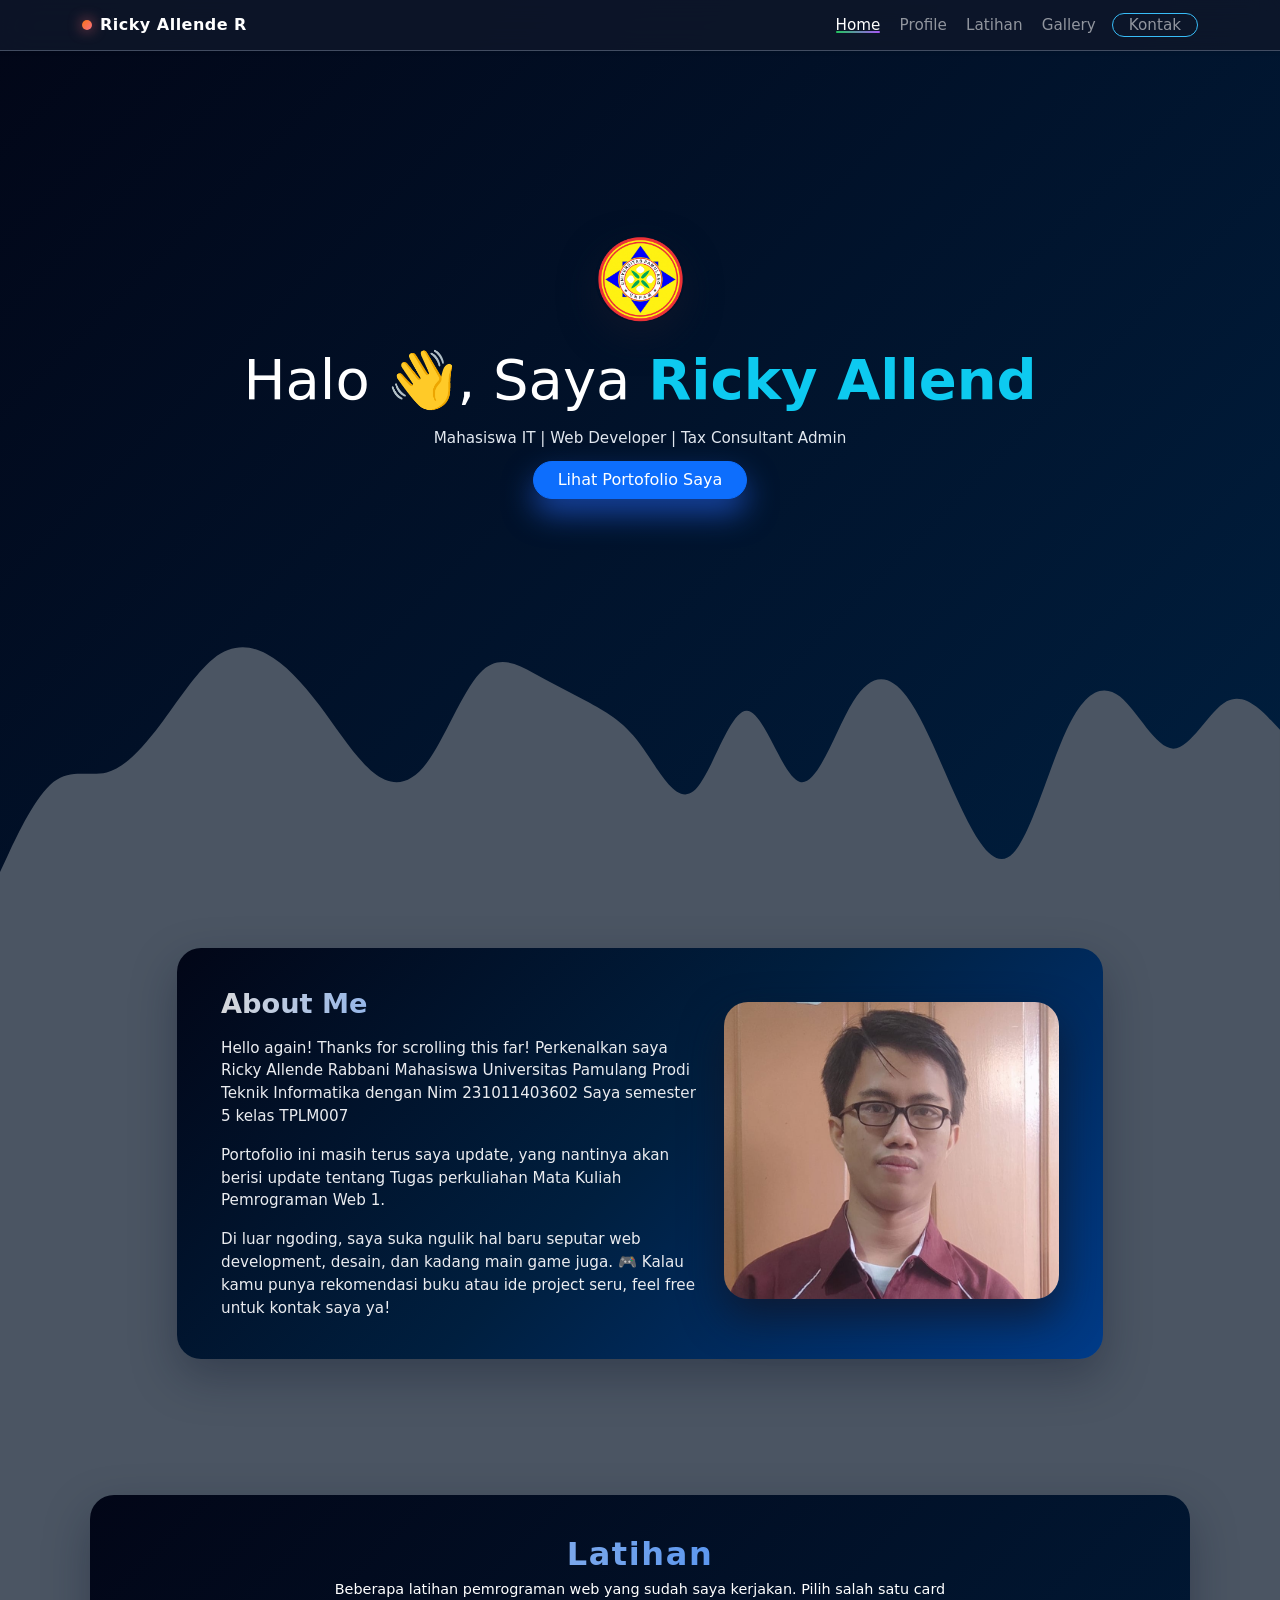
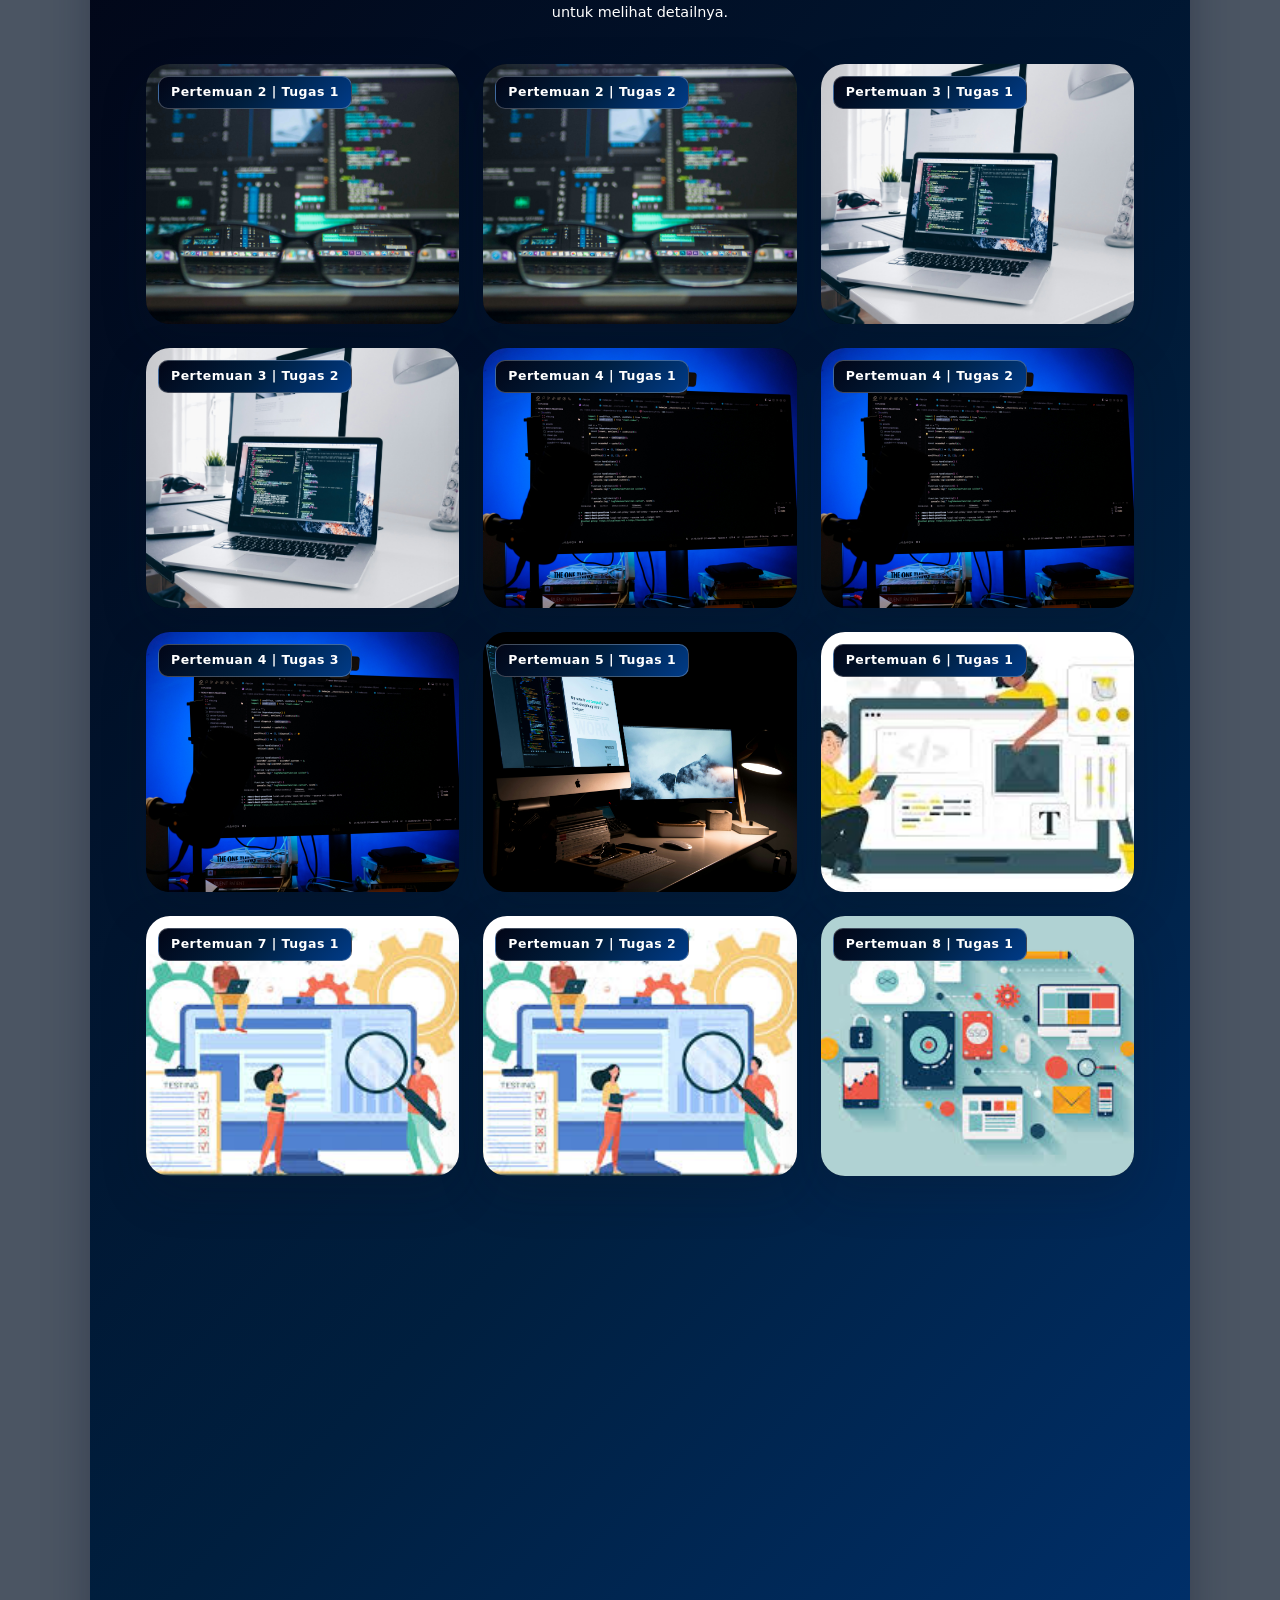
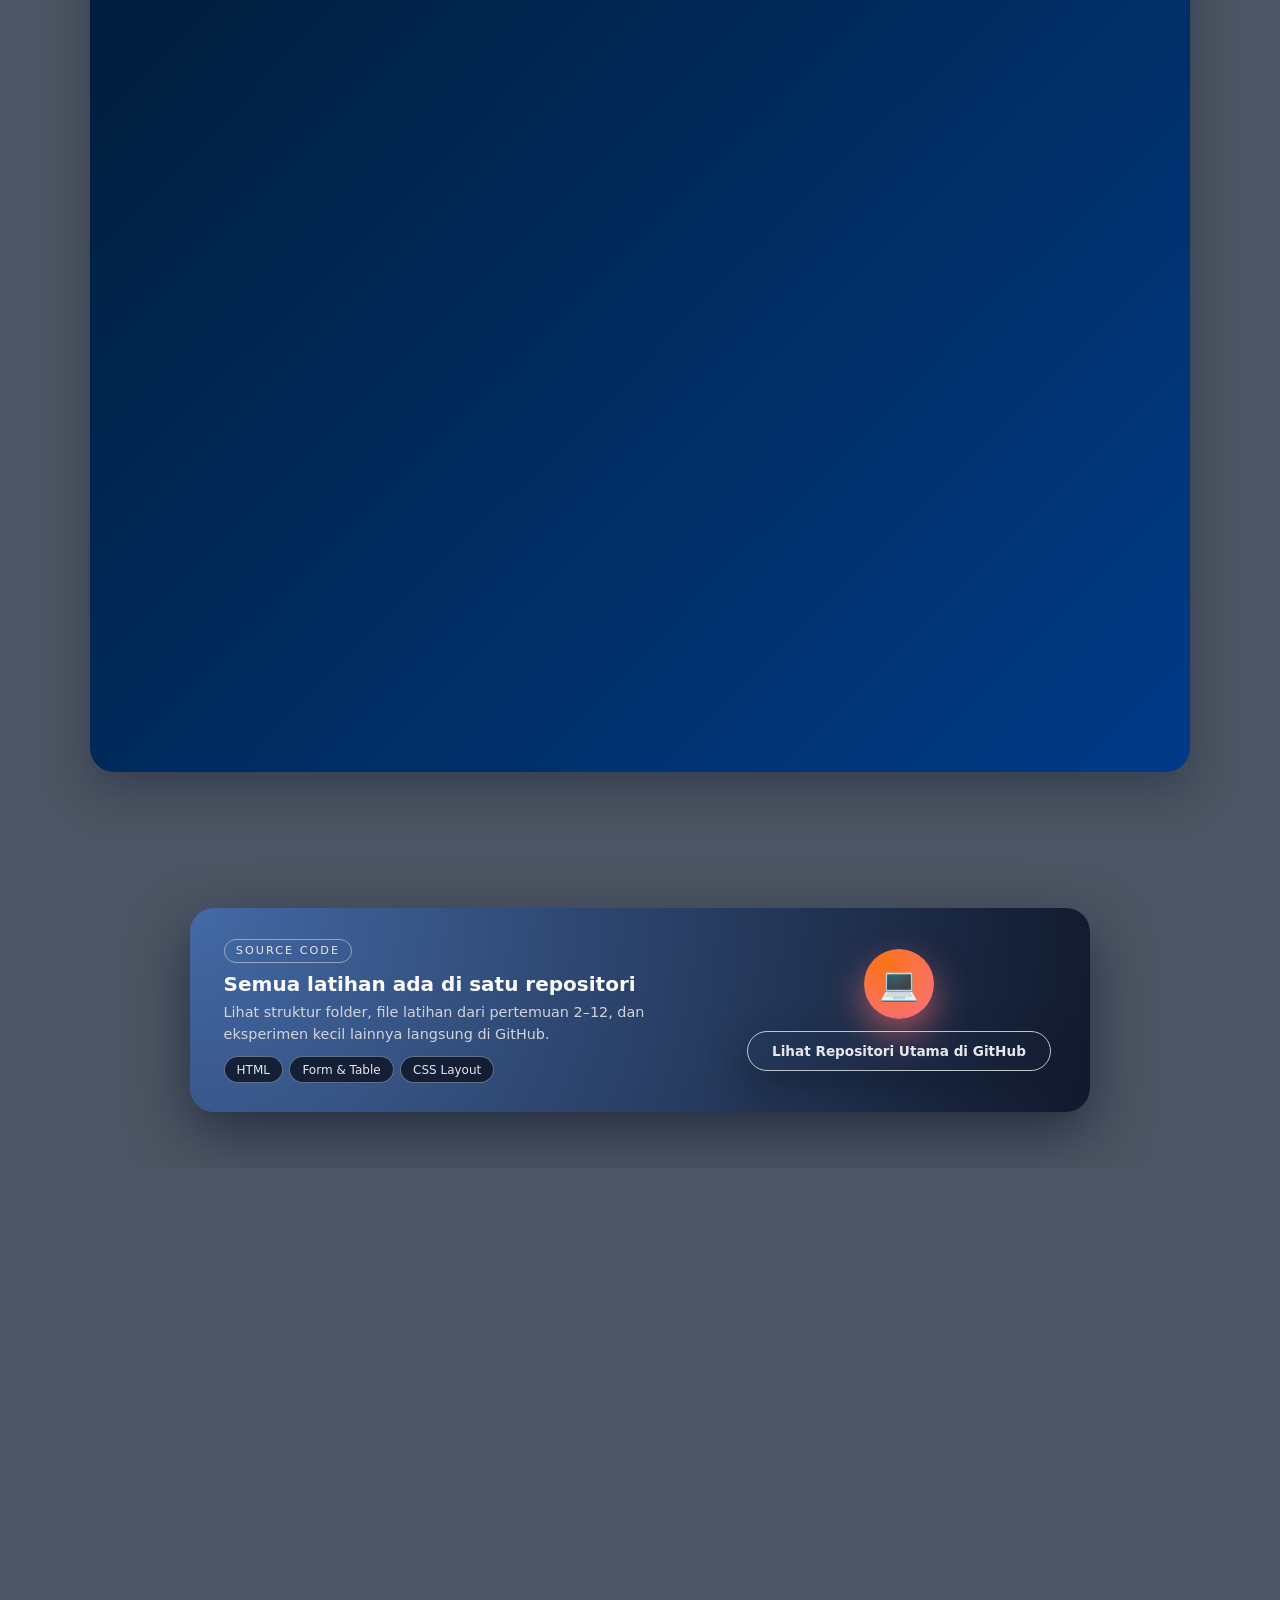
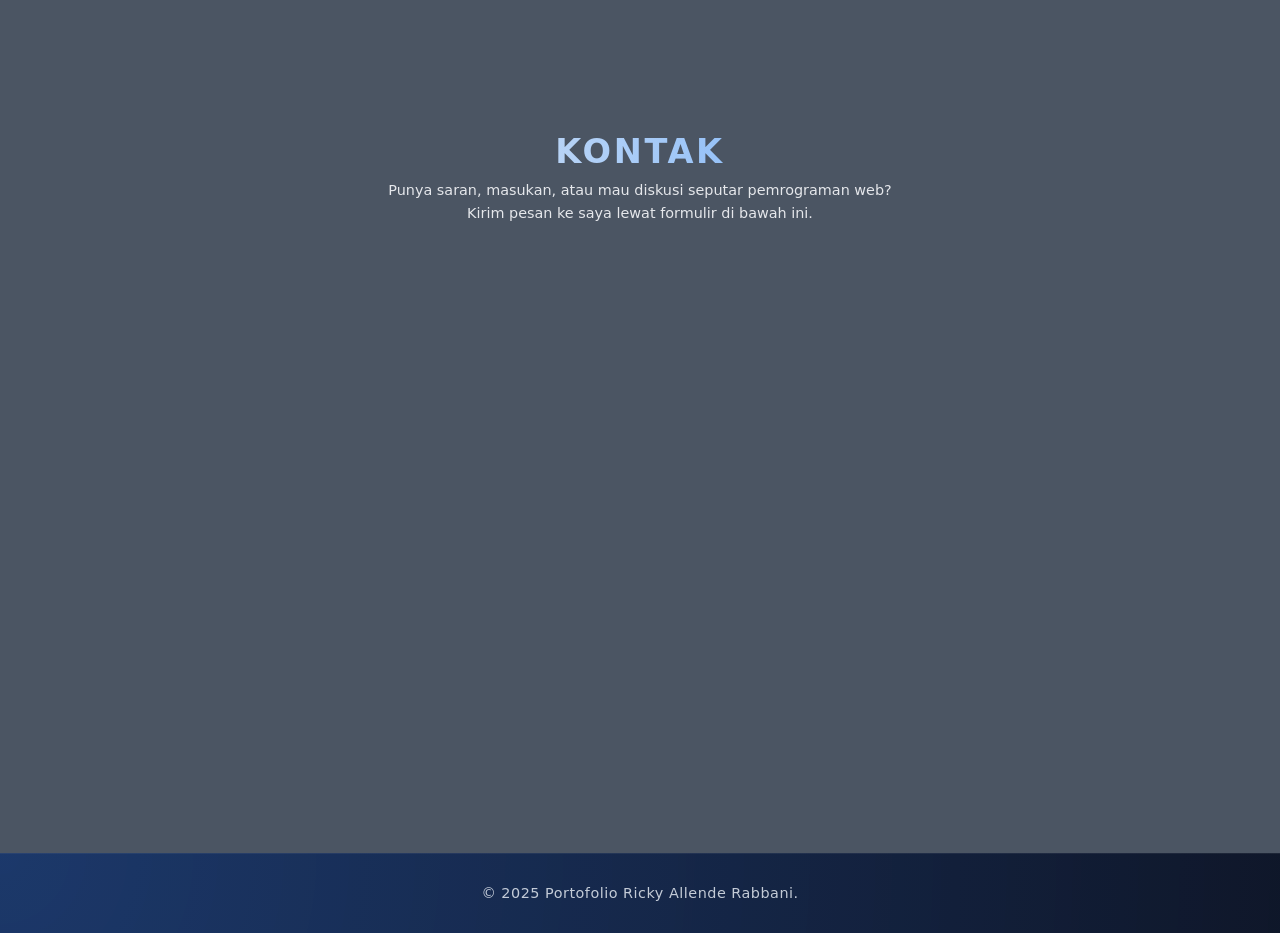
==== commit 5a5c47aa: "Add files via upload" ====
--- a/index.html
+++ b/index.html
@@ -355,11 +355,51 @@
         },
         {
           label: "Pertemuan 13 | Tugas 1",
+          img: "img/p15.jpg",
+          title: "Pertemuan 13 | Tugas 1",
+          desc: "Reading Page Portofolio.",
+          tags: ["Jumbotron", "wrapper", "link"],
+          link: "PERTEMUAN 13/latihan 13-1.html",
+        },
+        {
+          label: "Pertemuan 14 | Tugas 1",
           img: "img/p11.jpg",
-          title: "Pertemuan 13 | Tugas 1",
+          title: "Pertemuan 14 | Tugas 1",
           desc: "Pembuatan Alert.",
           tags: ["var", "string", "alert"],
-          link: "PERTEMUAN 13/latihan 13-1.html",
+          link: "PERTEMUAN 14/latihan 14-1.html",
+        },
+        {
+          label: "Pertemuan 15 | Tugas 1",
+          img: "img/p14.jpg",
+          title: "Pertemuan 15 | Tugas 1",
+          desc: "Dialog Box.",
+          tags: ["Alert", "Prompt", "Confirm"],
+          link: "PERTEMUAN 15/Latihan 15-1.html",
+        },
+        {
+          label: "Pertemuan 16 | Tugas 1",
+          img: "img/p13.jpg",
+          title: "Pertemuan 16 | Tugas 1",
+          desc: "Tipe Data Dan Operator.",
+          tags: ["Var", "String", "Null"],
+          link: "PERTEMUAN 16/latihan 16-1.html",
+        },
+        {
+          label: "Pertemuan 16 | Tugas 2",
+          img: "img/p13.jpg",
+          title: "Pertemuan 16 | Tugas 2",
+          desc: "Tipe Data Dan Operator.",
+          tags: ["Myint", "Myfloat", "Integer"],
+          link: "PERTEMUAN 16/latihan 16-2.html",
+        },
+        {
+          label: "Pertemuan 16 | Tugas 3",
+          img: "img/p13.jpg",
+          title: "Pertemuan 16 | Tugas 3",
+          desc: "Pembuatan Kalkulator Sederhana.",
+          tags: ["Javascript", "Span", "Value"],
+          link: "PERTEMUAN 16/Tugas 16.html",
         },
       ];
 
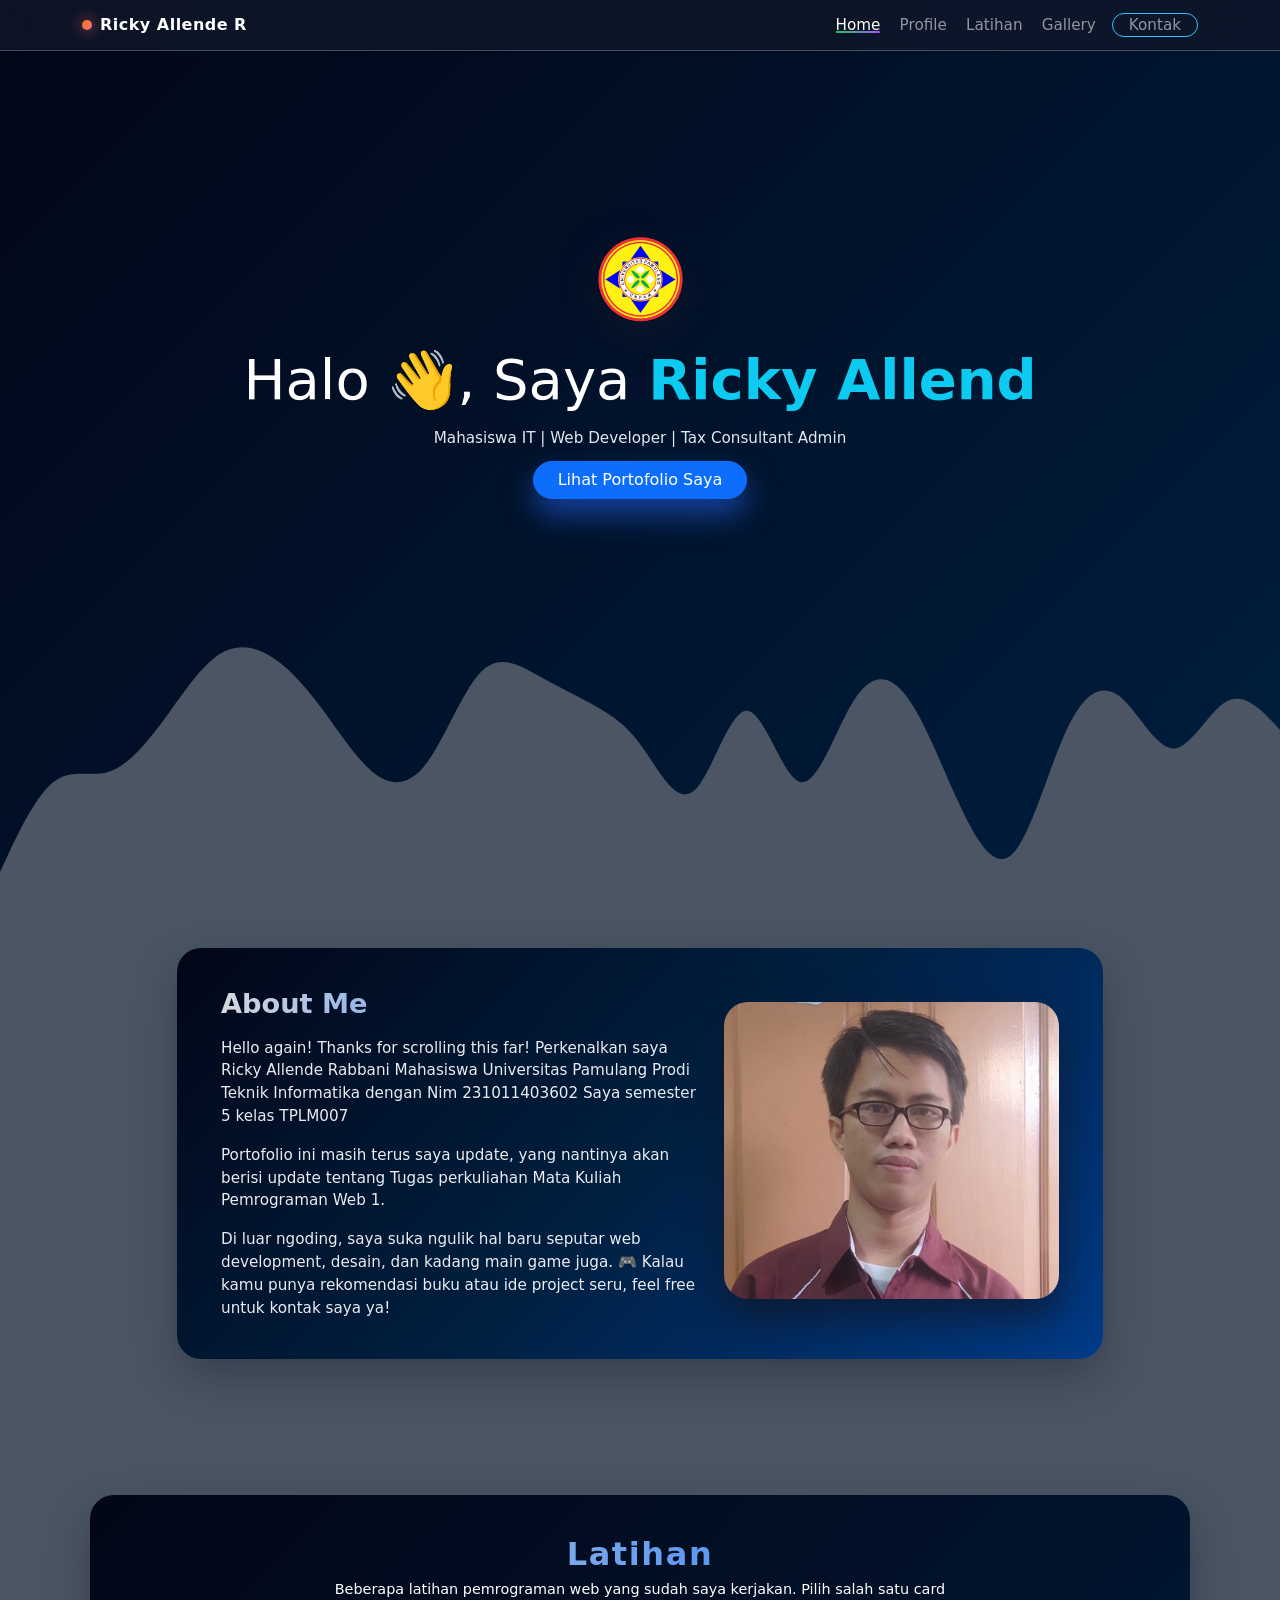
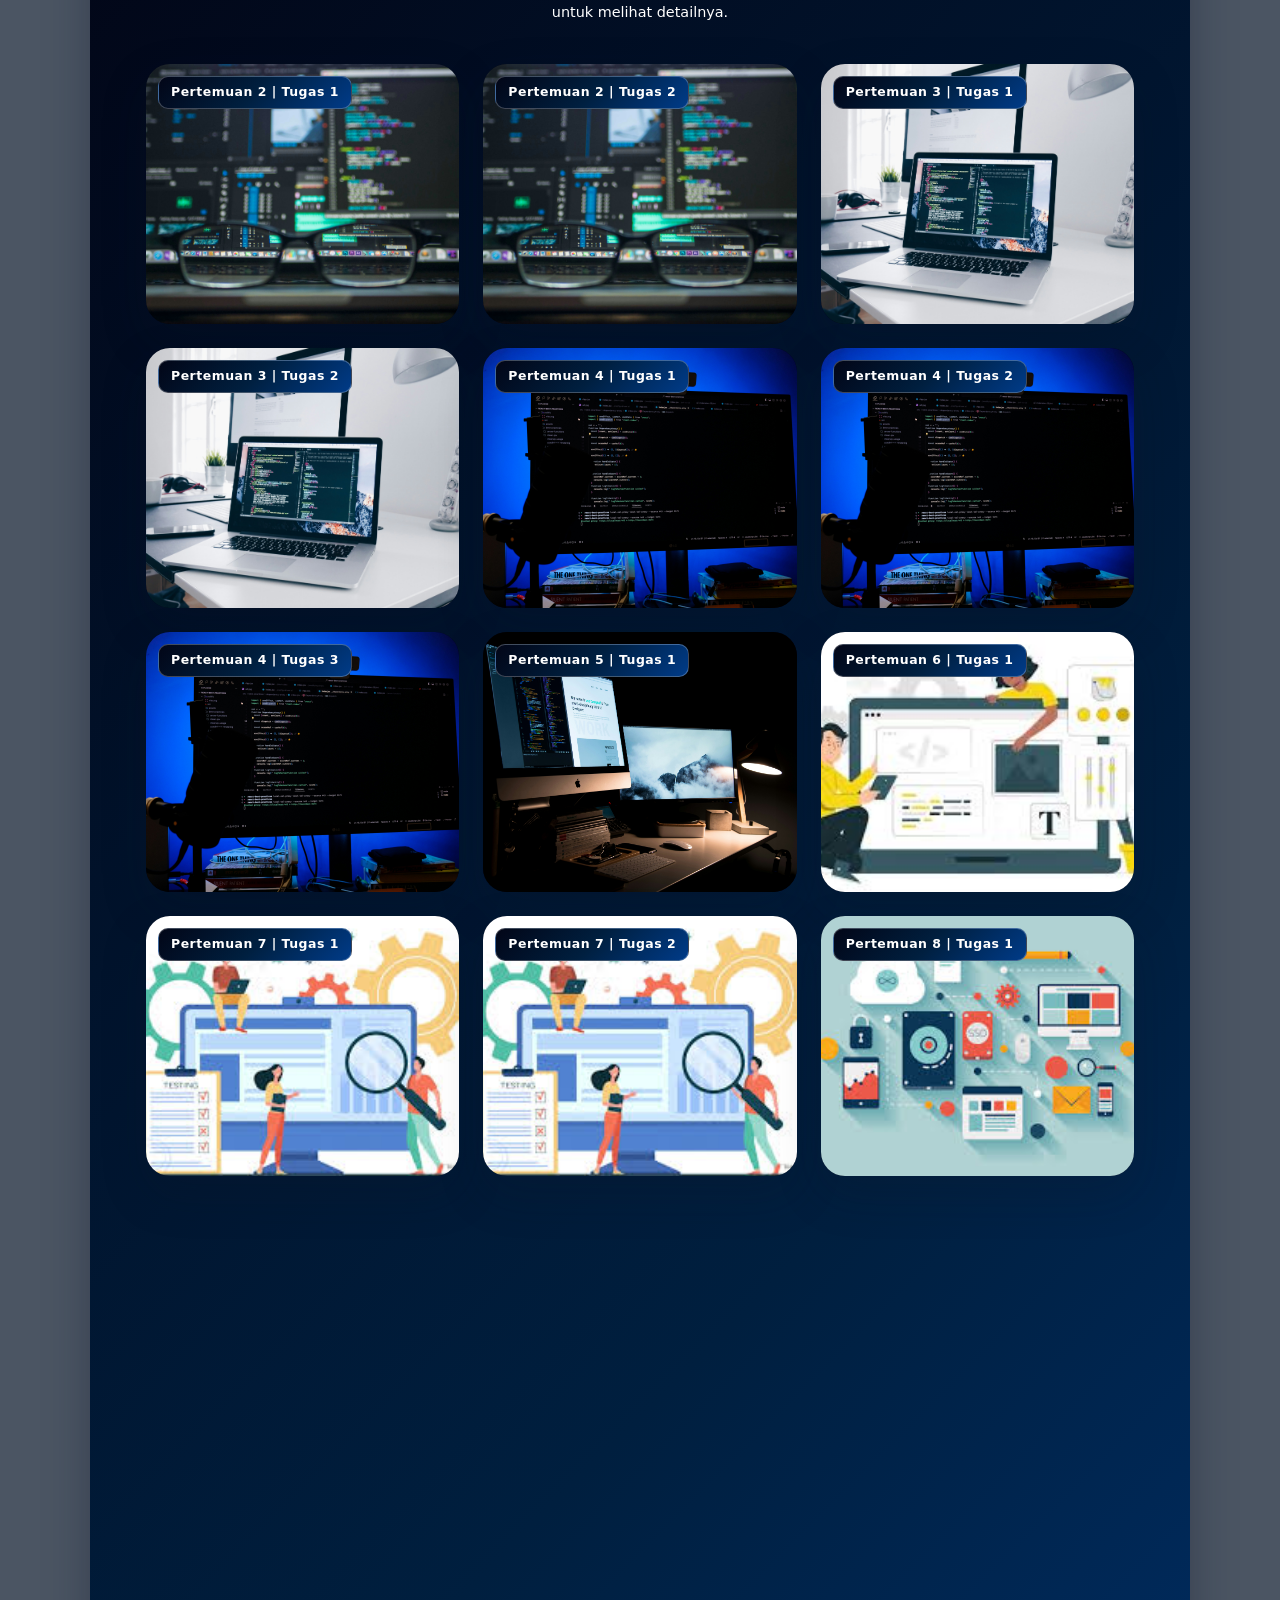
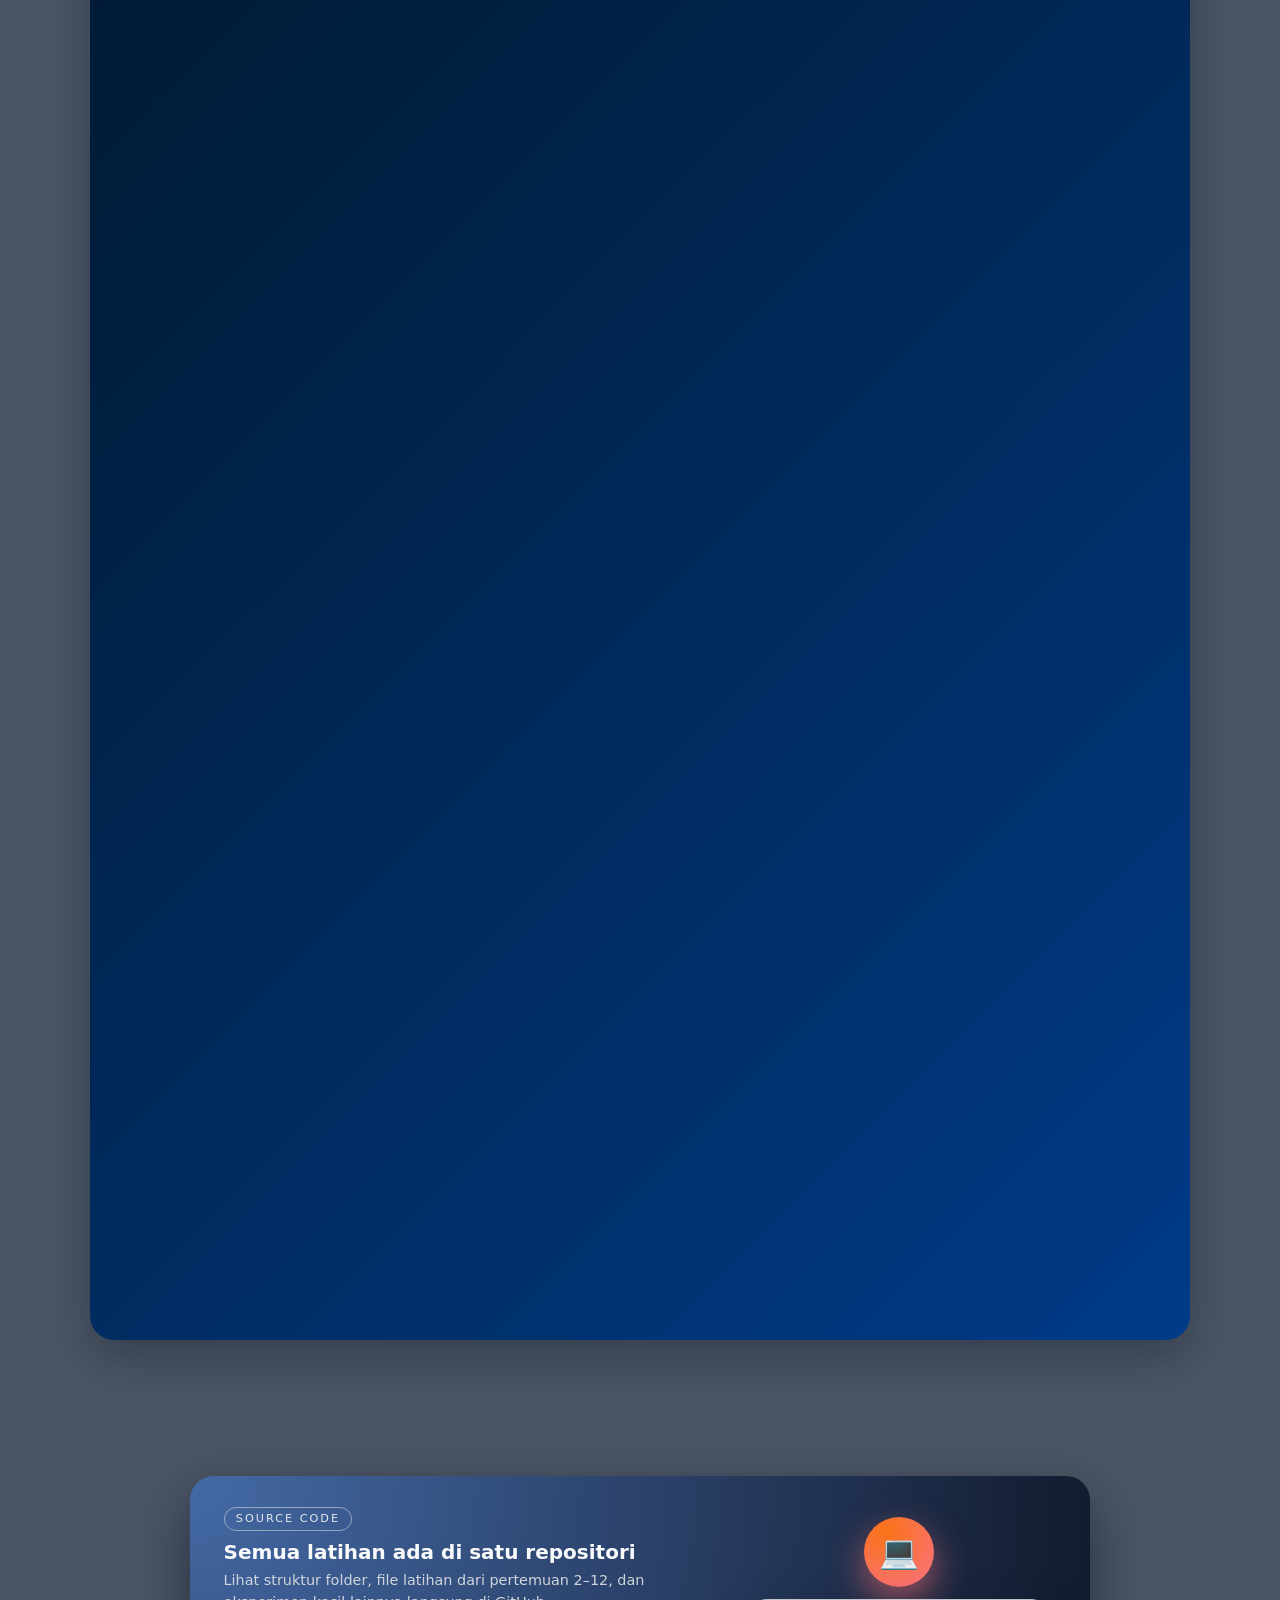
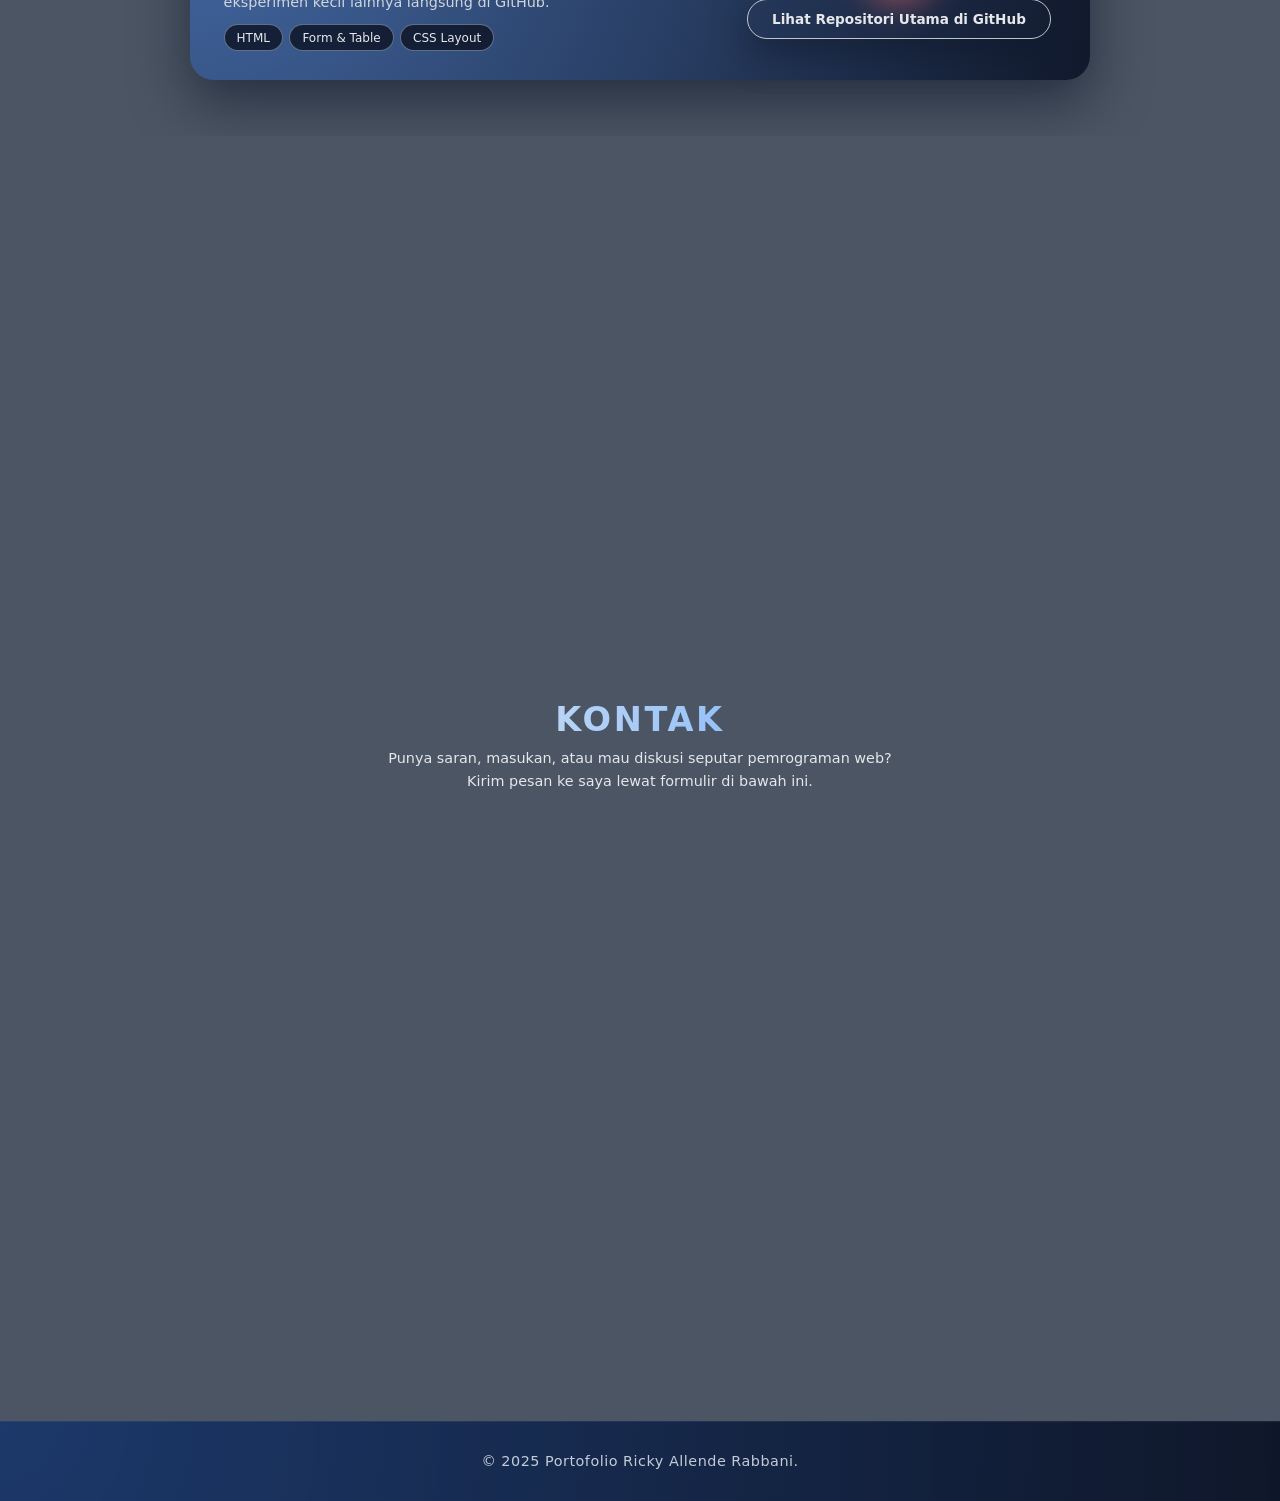
==== commit 4a68f2f3: "Add files via upload" ====
--- a/index.html
+++ b/index.html
@@ -400,6 +400,38 @@
           desc: "Pembuatan Kalkulator Sederhana.",
           tags: ["Javascript", "Span", "Value"],
           link: "PERTEMUAN 16/Tugas 16.html",
+        },
+        {
+          label: "Pertemuan 17 | Latihan 1",
+          img: "img/p16.jpg",
+          title: "Pertemuan 17 | Latihan 1",
+          desc: "Pembuatan bintang segitiga siku-siku.",
+          tags: ["Javascript", "console", "log"],
+          link: "PERTEMUAN 17/Latihan 17-1.html",
+        },
+        {
+          label: "Pertemuan 17 | Latihan 1",
+          img: "img/p16.jpg",
+          title: "Pertemuan 17 | Latihan 1",
+          desc: "Pembuatan bintang segitiga sama kaki.",
+          tags: ["Javascript", "for", "Var"],
+          link: "PERTEMUAN 17/Latihan 17-2.html",
+        },
+        {
+          label: "Pertemuan 17 | Latihan 2",
+          img: "img/p16.jpg",
+          title: "Pertemuan 17 | Latihan 2",
+          desc: "Pembuatan bintang belah ketupat.",
+          tags: ["Javascript", "< >", "script"],
+          link: "PERTEMUAN 17/Latihan 17-3.html",
+        },
+        {
+          label: "Pertemuan 18 | Tugas 1",
+          img: "img/p17.png",
+          title: "Pertemuan 18 | Tugas 1",
+          desc: "Membuat halaman Website menu pilihan.",
+          tags: ["Function", "Input-output", "href"],
+          link: "PERTEMUAN 18/Tugas 18.html",
         },
       ];
 
